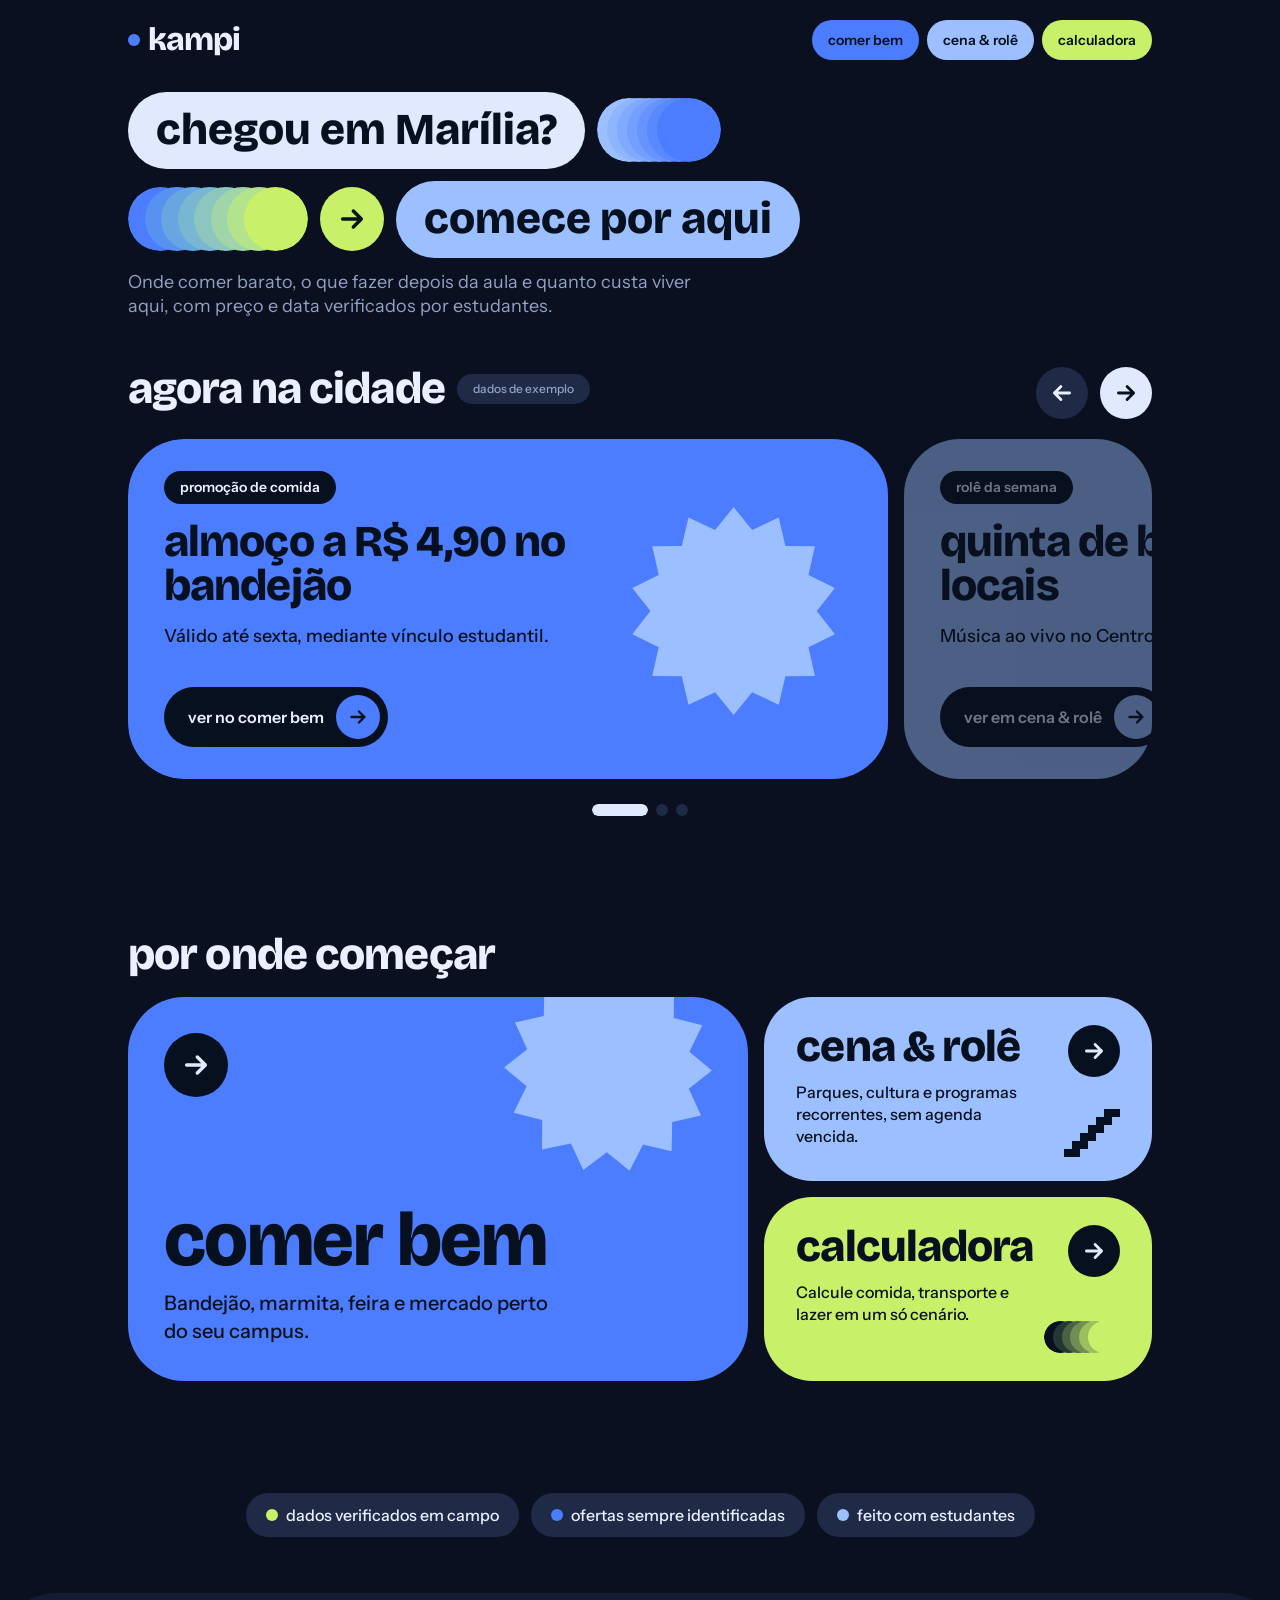
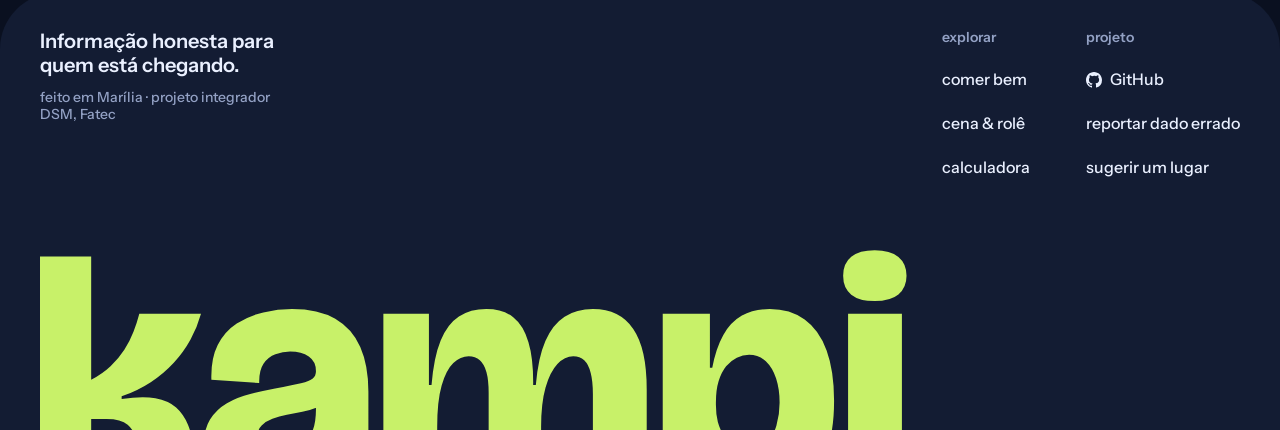
==== index.html @ d4638b99 "feat(paginas): adiciona CSS e guia de estrutura das páginas internas Cada integrante monta o HTML de" ====
<!DOCTYPE html>
<html lang="pt-BR">

<head>
    <meta charset="UTF-8">
    <meta name="viewport" content="width=device-width, initial-scale=1.0">
    <title>kampi · seu guia da cidade</title>

    <link rel="stylesheet" href="global.css">
    <link rel="stylesheet" href="components.css">
    <link rel="stylesheet" href="index.css">
    <script src="menu.js" defer></script>
    <script src="index.js" defer></script>
</head>

<body>
    <!-- ================================================================
         HEADER
         ================================================================ -->
    <header class="header">
        <a href="#" class="brand" aria-label="kampi — página inicial">
            <span class="brand__dot" aria-hidden="true"></span>
            <span class="brand__name">kampi</span>
        </a>

        <nav class="nav" aria-label="Navegação principal">
            <a href="#comer" class="pill pill--md nav__link link--food">comer bem</a>
            <a href="#cena" class="pill pill--md nav__link link--scene">cena &amp; rolê</a>
            <a href="#calc" class="pill pill--md nav__link link--calc">calculadora</a>
        </nav>

        <button type="button" class="pill pill--md menu-toggle"
            aria-expanded="false" aria-controls="menu"
            aria-label="Abrir menu de navegação">
            <span>menu</span>
            <span class="menu-toggle__icon" aria-hidden="true"></span>
        </button>
    </header>

    <!-- ================================================================
         MENU MOBILE
         ================================================================ -->
    <nav id="menu" class="menu" aria-label="Menu móvel">
        <div class="menu__top">
            <p class="menu__title">menu</p>
            <button type="button" class="round-btn menu__close" aria-label="Fechar menu">
                <svg viewBox="0 0 24 24" aria-hidden="true">
                    <path d="M18 6 6 18M6 6l12 12"></path>
                </svg>
            </button>
        </div>

        <ul>
            <li>
                <a href="#comer" class="pill menu__link link--food">
                    <span>comer bem</span>
                    <span class="round-btn" aria-hidden="true">
                        <svg viewBox="0 0 24 24"><path d="M5 12h14M13 6l6 6-6 6"></path></svg>
                    </span>
                </a>
            </li>
            <li>
                <a href="#cena" class="pill menu__link link--scene">
                    <span>cena &amp; rolê</span>
                    <span class="round-btn" aria-hidden="true">
                        <svg viewBox="0 0 24 24"><path d="M5 12h14M13 6l6 6-6 6"></path></svg>
                    </span>
                </a>
            </li>
            <li>
                <a href="#calc" class="pill menu__link link--calc">
                    <span>calculadora</span>
                    <span class="round-btn" aria-hidden="true">
                        <svg viewBox="0 0 24 24"><path d="M5 12h14M13 6l6 6-6 6"></path></svg>
                    </span>
                </a>
            </li>
        </ul>
    </nav>

    <main id="conteudo">
        <!-- ============================================================
             HERO
             ============================================================ -->
        <section class="hero">
            <h1 class="hero__headline">
                <!-- Linha 1: pill clara + strip sky (7 círculos) -->
                <span class="hero__row">
                    <span class="pill pill--lg title-pill--light">chegou em Marília?</span>
                    <span class="strip strip--sky" aria-hidden="true">
                        <span></span><span></span><span></span><span></span>
                        <span></span><span></span><span></span>
                    </span>
                </span>

                <!-- Linha 2: strip lime (8 círculos) + botão seta + pill azul -->
                <span class="hero__row">
                    <span class="strip strip--lime" aria-hidden="true">
                        <span></span><span></span><span></span><span></span>
                        <span></span><span></span><span></span><span></span>
                    </span>
                    <a href="#comer" class="round-btn" aria-label="Comece por aqui">
                        <svg viewBox="0 0 24 24" aria-hidden="true">
                            <path d="M5 12h14M13 6l6 6-6 6"></path>
                        </svg>
                    </a>
                    <span class="pill pill--lg title-pill--sky">comece por aqui</span>
                </span>
            </h1>

            <p class="hero__lead">
                Onde comer barato, o que fazer depois da aula e quanto custa viver aqui, com preço e data verificados por estudantes.
            </p>

            <!-- Degraus decorativos: 7×6, 12 quadrados -->
            <span class="stairs" aria-hidden="true">
                <span></span><span></span><span></span><span></span>
                <span></span><span></span><span></span><span></span>
                <span></span><span></span><span></span><span></span>
            </span>
        </section>

        <!-- ============================================================
             BANNER DESLIZANTE
             ============================================================ -->
        <section class="banner" aria-label="Destaques da cidade">
            <div class="banner__head">
                <div class="banner__title">
                    <h2 class="section-title">agora na cidade</h2>
                    <span class="pill tag" aria-hidden="true">dados de exemplo</span>
                </div>

                <div class="banner__controls">
                    <button type="button" class="round-btn round-btn--prev"
                        aria-label="Slide anterior" data-banner="prev">
                        <svg viewBox="0 0 24 24" aria-hidden="true">
                            <path d="M5 12h14M13 6l6 6-6 6"></path>
                        </svg>
                    </button>
                    <button type="button" class="round-btn"
                        aria-label="Próximo slide" data-banner="next">
                        <svg viewBox="0 0 24 24" aria-hidden="true">
                            <path d="M5 12h14M13 6l6 6-6 6"></path>
                        </svg>
                    </button>
                </div>
            </div>

            <div class="banner__viewport">
                <ul class="banner__slides" role="list">
                    <!-- Slide 1 — Comer bem -->
                    <li class="slide slide--food" data-active="true">
                        <div class="slide__body">
                            <span class="pill pill--ink">promoção de comida</span>
                            <h3 class="slide__title">almoço a R$ 4,90 no bandejão</h3>
                            <p class="slide__text">
                                Válido até sexta, mediante vínculo estudantil.
                            </p>
                        </div>
                        <a href="comer-bem/" class="pill pill--ink cta">
                            ver no comer bem
                            <span class="round-btn" aria-hidden="true">
                                <svg viewBox="0 0 24 24"><path d="M5 12h14M13 6l6 6-6 6"></path></svg>
                            </span>
                        </a>
                        <span class="burst" aria-hidden="true"></span>
                    </li>

                    <!-- Slide 2 — Cena & rolê -->
                    <li class="slide slide--scene">
                        <div class="slide__body">
                            <span class="pill pill--ink">rolê da semana</span>
                            <h3 class="slide__title">quinta de bandas locais</h3>
                            <p class="slide__text">
                                Música ao vivo no Centro, entrada franca.
                            </p>
                        </div>
                        <a href="cena-e-role/" class="pill pill--ink cta">
                            ver em cena &amp; rolê
                            <span class="round-btn" aria-hidden="true">
                                <svg viewBox="0 0 24 24"><path d="M5 12h14M13 6l6 6-6 6"></path></svg>
                            </span>
                        </a>
                        <span class="burst" aria-hidden="true"></span>
                        <span class="seal" aria-hidden="true">qui<br>19h</span>
                    </li>

                    <!-- Slide 3 — Mercado da semana -->
                    <li class="slide slide--market">
                        <div class="slide__body">
                            <span class="pill pill--ink">feira e mercado</span>
                            <h3 class="slide__title">onde comprar mais barato</h3>
                            <p class="slide__text">
                                Dia de feira e sacolão para economizar na semana.
                            </p>
                        </div>
                        <a href="calculadora/" class="pill pill--ink cta">
                            calcular gastos
                            <span class="round-btn" aria-hidden="true">
                                <svg viewBox="0 0 24 24"><path d="M5 12h14M13 6l6 6-6 6"></path></svg>
                            </span>
                        </a>
                    </li>
                </ul>
            </div>

            <ul class="banner__dots" role="tablist" aria-label="Indicadores de slide">
                <li>
                    <button type="button" class="banner__dot" role="tab"
                        aria-current="true" aria-label="Slide 1 de 3"
                        data-slide="0"></button>
                </li>
                <li>
                    <button type="button" class="banner__dot" role="tab"
                        aria-label="Slide 2 de 3"
                        data-slide="1"></button>
                </li>
                <li>
                    <button type="button" class="banner__dot" role="tab"
                        aria-label="Slide 3 de 3"
                        data-slide="2"></button>
                </li>
            </ul>
        </section>

        <!-- ============================================================
             PILARES (BENTO)
             ============================================================ -->
        <section class="pillars" id="comer">
            <h2 class="section-title">por onde começar</h2>

            <div class="bento">
                <!-- Bloco grande — Comer bem -->
                <a href="comer-bem/" class="block block--food block--main">
                    <span class="round-btn" aria-hidden="true">
                        <svg viewBox="0 0 24 24"><path d="M5 12h14M13 6l6 6-6 6"></path></svg>
                    </span>
                    <span class="burst" aria-hidden="true"></span>
                    <div class="block__text">
                        <h3 class="block__title">comer bem</h3>
                        <p class="block__desc">
                            Bandejão, marmita, feira e mercado perto do seu campus.
                        </p>
                    </div>
                </a>

                <!-- Coluna lateral: dois blocos menores -->
                <div class="bento__side">
                    <!-- Cena & rolê -->
                    <a href="cena-e-role/" class="block block--scene block--side" id="cena">
                        <div class="block__text">
                            <h3 class="block__title">cena &amp; rolê</h3>
                            <p class="block__desc">
                                Parques, cultura e programas recorrentes, sem agenda vencida.
                            </p>
                        </div>
                        <span class="round-btn" aria-hidden="true">
                            <svg viewBox="0 0 24 24"><path d="M5 12h14M13 6l6 6-6 6"></path></svg>
                        </span>
                        <!-- Degraus decorativos (cena & rolê): 7×6 -->
                        <span class="stairs" aria-hidden="true">
                            <span></span><span></span><span></span><span></span>
                            <span></span><span></span><span></span><span></span>
                            <span></span><span></span><span></span><span></span>
                        </span>
                    </a>

                    <!-- Calculadora -->
                    <a href="calculadora/" class="block block--calc block--side" id="calc">
                        <div class="block__text">
                            <h3 class="block__title">calculadora</h3>
                            <p class="block__desc">
                                Calcule comida, transporte e lazer em um só cenário.
                            </p>
                        </div>
                        <span class="round-btn" aria-hidden="true">
                            <svg viewBox="0 0 24 24"><path d="M5 12h14M13 6l6 6-6 6"></path></svg>
                        </span>
                        <!-- Strip olive: 6 círculos (ink → olivas → lime) -->
                        <span class="strip strip--olive" aria-hidden="true">
                            <span></span><span></span><span></span>
                            <span></span><span></span><span></span>
                        </span>
                    </a>
                </div>
            </div>
        </section>

        <!-- ============================================================
             CONFIANÇA
             ============================================================ -->
        <section class="trust" aria-label="Indicadores de confiança">
            <span class="pill pill--md">
                <span class="trust__dot" aria-hidden="true"></span>
                <span>dados verificados em campo</span>
            </span>
            <span class="pill pill--md">
                <span class="trust__dot" aria-hidden="true"></span>
                <span>ofertas sempre identificadas</span>
            </span>
            <span class="pill pill--md">
                <span class="trust__dot" aria-hidden="true"></span>
                <span>feito com estudantes</span>
            </span>
        </section>
    </main>

    <!-- ================================================================
         FOOTER
         ================================================================ -->
    <footer class="footer">
        <div class="footer__block">
            <div class="footer__top">
                <div class="footer__brand">
                    <p class="footer__tagline">Informação honesta para quem está chegando.</p>
                    <p class="footer__credit">
                        feito em Marília · projeto integrador DSM, Fatec
                    </p>
                </div>

                <nav class="footer__links" aria-label="Links do rodapé">
                    <div class="footer__col">
                        <h3 class="footer__heading">explorar</h3>
                        <ul>
                            <li><a href="comer-bem/" class="footer__link">comer bem</a></li>
                            <li><a href="cena-e-role/" class="footer__link">cena &amp; rolê</a></li>
                            <li><a href="calculadora/" class="footer__link">calculadora</a></li>
                        </ul>
                    </div>
                    <div class="footer__col">
                        <h3 class="footer__heading">projeto</h3>
                        <ul>
                            <li>
                                <a href="https://github.com/derick-rufino/pi-dsm"
                                    class="footer__link" target="_blank" rel="noopener noreferrer">
                                    <svg viewBox="0 0 16 16" aria-hidden="true">
                                        <path d="M8 0C3.58 0 0 3.58 0 8c0 3.54 2.29 6.53 5.47 7.59.4.07.55-.17.55-.38
                                        0-.19-.01-.82-.01-1.49-2.01.37-2.53-.49-2.69-.94-.09-.23-.48-.94-.82-1.13-.28-.15
                                        -.68-.52-.01-.53.63-.01 1.08.58 1.23.82.72 1.21 1.87.87 2.33.66.07-.52.28-.87
                                        .51-1.07-1.78-.2-3.64-.89-3.64-3.95 0-.87.31-1.59.82-2.15-.08-.2-.36-1.02.08-2.12
                                        0 0 .67-.21 2.2.82a7.64 7.64 0 0 1 2-.27c.68 0 1.36.09 2 .27 1.53-1.04 2.2-.82
                                        2.2-.82.44 1.1.16 1.92.08 2.12.51.56.82 1.27.82 2.15 0 3.07-1.87 3.75-3.65 3.95
                                        .29.25.54.73.54 1.48 0 1.07-.01 1.93-.01 2.2 0 .21.15.46.55.38A8.01 8.01 0 0 0
                                        16 8c0-4.42-3.58-8-8-8z"></path>
                                    </svg>
                                    GitHub
                                </a>
                            </li>
                            <li><a href="#" class="footer__link">reportar dado errado</a></li>
                            <li><a href="#" class="footer__link">sugerir um lugar</a></li>
                        </ul>
                    </div>
                </nav>
            </div>

            <!-- Wordmark gigante cortada -->
            <div class="footer__wordmark" aria-hidden="true">
                <span>kampi</span>
            </div>
        </div>
    </footer>
</body>

</html>
---- global.css ----
/* ==========================================================================
   Kampi · global.css
   Tokens de design derivados do Figma (kampi - design system).
   Tema único escuro. Sem modo claro.

   Regra de medida: todo valor de espaço, raio, layout e título é múltiplo
   de 4px (grade de 4pt). Texto corrido usa múltiplos de 2px.

   Estrutura
   1. Cor
   2. Tipografia
   3. Forma (raios) e espaço
   4. Movimento
   5. Layout responsivo (Desktop → Tablet → Mobile)
   6. Base

   Fontes: carregue Bricolage Grotesque (800) e Instrument Sans (400, 500, 600)
   no <head> ou via @import abaixo.
   ========================================================================== */

@import url("https://fonts.googleapis.com/css2?family=Bricolage+Grotesque:opsz,wght@12..96,800&family=Instrument+Sans:wght@400;500;600&display=swap");

:root {
    color-scheme: dark;

    /* ---------- 1. COR ---------------------------------------------------- */

    /* Superfícies: do fundo da página até o que fica mais elevado */
    --bg: #0a1020;
    /* fundo da página, header */
    --surface: #131c33;
    /* cards, footer, barra de filtros, menu mobile */
    --surface-raised: #1f2a47;
    /* pills, inputs, botões de controle, opções inativas */

    /* Texto sobre superfícies escuras */
    --text: #eaf0ff;
    /* principal */
    --text-muted: #93a1c4;
    /* secundário, descrições, labels */

    /* Tinta: texto e ícones sobre qualquer acento, e pills escuros (tags, selos) */
    --ink: #07101f;

    /* Claro: pill de título, botões de seta claros, slide ativo */
    --light: #e1e9ff;

    /* Acentos da marca */
    --blue: #4c7dff;
    --sky: #9cc0ff;
    --lime: #c8f169;
    /* ação principal: CTA, seleção, valores (R$) */

    /* Acento por seção do site */
    --section-food: var(--blue);
    /* comer bem */
    --section-scene: var(--sky);
    /* cena & rolê */
    --section-calc: var(--lime);
    /* calculadora */

    /* Decoração: círculos em degradê (strip de círculos). Passos discretos. */
    --ramp-sky-1: var(--sky);
    --ramp-sky-2: #8fb5ff;
    --ramp-sky-3: #81aaff;
    --ramp-sky-4: #749eff;
    --ramp-sky-5: #6793ff;
    --ramp-sky-6: #5988ff;
    --ramp-sky-7: var(--blue);

    --ramp-lime-1: var(--blue);
    --ramp-lime-2: #5892f1;
    --ramp-lime-3: #68a5e1;
    --ramp-lime-4: #79b6d1;
    --ramp-lime-5: #8cc6be;
    --ramp-lime-6: #9fd5a8;
    --ramp-lime-7: #b3e38d;
    --ramp-lime-8: var(--lime);

    --ramp-olive-1: #253732;
    /* card da calculadora (home) */
    --ramp-olive-2: #4a6143;
    --ramp-olive-3: #718e52;
    --ramp-olive-4: #9bbf5e;

    --ramp-mint-1: #b0e192;
    /* hero da calculadora */
    --ramp-mint-2: #99d0af;
    --ramp-mint-3: #82bec7;
    --ramp-mint-4: #6eabdc;
    --ramp-mint-5: #5b95ee;

    /* Foco de teclado */
    --focus-ring: 4px solid var(--lime);

    /* ---------- 2. TIPOGRAFIA --------------------------------------------- */

    --font-display: "Bricolage Grotesque", system-ui, sans-serif;
    /* ExtraBold 800 */
    --font-text: "Instrument Sans", system-ui, sans-serif;

    --weight-regular: 400;
    --weight-medium: 500;
    --weight-semibold: 600;
    --weight-display: 800;

    /* Texto corrido (fixo em todos os breakpoints). Múltiplos de 2. */
    --text-xs: 12px;
    /* legendas, selos */
    --text-sm: 14px;
    /* labels, descrições curtas */
    --text-md: 16px;
    /* corpo */
    --text-lg: 18px;
    --text-xl: 20px;
    /* destaque */

    /* Entrelinha e tracking */
    --leading-display: 1;
    /* títulos (alguns usam 0.95) */
    --leading-auto: 1.2;
    /* altura automática: pills de título, nav, labels */
    --leading-text: 1.375;
    /* parágrafos (135–140%) */
    --tracking-display: -0.02em;
    /* títulos e wordmark gigante */
    --tracking-brand: -0.03em;
    /* wordmark do header */
    --tracking-hero: -0.05em;
    /* só nos tamanhos maiores */

    /* ---------- 3. FORMA E ESPAÇO ----------------------------------------- */

    --radius-xs: 8px;
    /* indicadores de slide */
    --radius-sm: 16px;
    --radius-md: 32px;
    /* opções da calculadora */
    --radius-lg: 40px;
    --radius-xl: 48px;
    /* cards, perguntas */
    --radius-2xl: 56px;
    /* blocos, slides, viewport */
    --radius-pill: 999px;
    /* pills e botões */

    /* Espaço: --space-N = N x 4px */
    --space-1: 4px;
    --space-2: 8px;
    --space-3: 12px;
    --space-4: 16px;
    --space-5: 20px;
    --space-6: 24px;
    --space-7: 28px;
    --space-8: 32px;
    --space-9: 36px;
    --space-10: 40px;
    --space-12: 48px;
    --space-14: 56px;

    /* Controles redondos (botões de seta, pills de nav) */
    --control-sm: 44px;
    /* área de toque mínima */
    --control-md: 52px;
    --control-lg: 64px;
    --control-xl: 88px;

    /* Estados de interação (misturados à cor de fundo do elemento) */
    --state-hover: 12%;
    --state-press: 20%;
    --state-disabled: 0.4;

    /* ---------- 4. MOVIMENTO ---------------------------------------------- */

    --ease-out: ease-out;
    --ease-in-out: ease-in-out;

    --duration-step: 0.14s;
    /* degraus pixel, um a um */
    --duration-fast: 0.25s;
    /* clique em opção, hover de seta */
    --duration-base: 0.55s;
    /* botões de carrossel e ação */
    --duration-slow: 0.7s;
    /* burst, estados, scroll animado */
    --duration-enter: 1.1s;
    /* entrada do strip (delay 0.25s) */

    /* ---------- 5. LAYOUT (valores Desktop; Tablet e Mobile abaixo) -------- */

    --page-width: 1024px;
    /* largura máxima do conteúdo */
    --pill-max: 1024px;
    /* largura máxima da pill de título */
    --page-margin: 28px;
    --section-gap: 112px;
    --section-gap-sm: 56px;
    --card-pad: 28px;
    --card-text-max: 560px;
    --pill-pad-x: 36px;
    --footer-pad: 40px;

    --slide-width: 760px;
    --slide-height: 340px;
    --seal-size: 168px;
    --strip-sm: 76px;
    /* strip do card da calculadora */
    --strip-md: 168px;
    /* strip do título 1 do hero */
    --strip-lg: 248px;
    /* strip do título 2 do hero */
    --burst-sm: 208px;
    --burst-md: 252px;
    --burst-lg: 324px;
    --bento-height: 384px;
    --block-text-max: 400px;
    --block-desc-max: 232px;
    --wordmark-size: 332px;
    --wordmark-crop: 216px;

    /* Títulos (Bricolage Grotesque). Escala fluida entre mobile (390px) e desktop
     (1080px): clamp(mínimo, interpolação linear, máximo). Os extremos são
     múltiplos de 4; entre eles o tamanho acompanha a largura da tela. */
    --heading-display: clamp(64px, 64px + 48 * (100vw - 390px) / 690, 112px);
    /* total da calculadora */
    --heading-page: clamp(44px, 44px + 32 * (100vw - 390px) / 690, 76px);
    /* título do bloco principal */
    --heading-title: clamp(32px, 32px + 24 * (100vw - 390px) / 690, 56px);
    /* pills de título, slides */
    --heading-section: clamp(28px, 28px + 16 * (100vw - 390px) / 690, 44px);
    /* títulos de seção e blocos */
    --heading-card: clamp(24px, 24px + 8 * (100vw - 390px) / 690, 32px);
    /* nome do lugar, preço */
    --heading-sub: clamp(24px, 24px + 4 * (100vw - 390px) / 690, 28px);
    /* perguntas, itens de menu */
    --heading-brand: 36px;
    /* wordmark do header (fixo) */
}

/* Tablet (frame de 768) */
@media (max-width: 1079px) {
    :root {
        --pill-max: 668px;
        --page-margin: 24px;
        --section-gap: 80px;
        --section-gap-sm: 44px;
        --card-pad: 24px;
        --card-text-max: 360px;
        --pill-pad-x: 28px;
        --footer-pad: 32px;

        --slide-width: 560px;
        --slide-height: 360px;
        --seal-size: 140px;
        --wordmark-size: 260px;
        --wordmark-crop: 168px;
    }
}

/* Mobile (frame de 390) */
@media (max-width: 767px) {
    :root {
        --pill-max: 328px;
        --page-margin: 16px;
        --section-gap: 56px;
        --section-gap-sm: 32px;
        --card-pad: 20px;
        --card-text-max: 360px;
        --pill-pad-x: 20px;
        --footer-pad: 20px;

        --slide-width: 300px;
        --slide-height: 400px;
        --seal-size: 104px;
        --block-desc-max: 200px;
        --wordmark-size: 128px;
        --wordmark-crop: 84px;
    }
}

/* ---------- 6. BASE ----------------------------------------------------- */

*,
*::before,
*::after {
    box-sizing: border-box;
}

html {
    -webkit-text-size-adjust: 100%;
}

body {
    margin: 0;
    background: var(--bg);
    color: var(--text);
    font-family: var(--font-text);
    font-size: var(--text-md);
    font-weight: var(--weight-regular);
    line-height: var(--leading-text);
    -webkit-font-smoothing: antialiased;
}

h1,
h2,
h3,
h4,
h5,
h6 {
    margin: 0;
    font-family: var(--font-display);
    font-weight: var(--weight-display);
    line-height: var(--leading-display);
    letter-spacing: var(--tracking-display);
}

:focus-visible {
    outline: var(--focus-ring);
    outline-offset: 4px;
}

@media (prefers-reduced-motion: reduce) {
    :root {
        --duration-step: 0s;
        --duration-fast: 0s;
        --duration-base: 0s;
        --duration-slow: 0s;
        --duration-enter: 0s;
    }
}
---- components.css ----
/* ==========================================================================
   Kampi · components.css
   Peças compartilhadas por todas as páginas. Depende de global.css.
   Ordem de <link> em toda página: global.css → components.css → index.css

   1. Base (reset leve dos elementos nativos)
   2. Componentes comuns (pill, botão redondo, strip, degraus, burst, selo, tag)
   3. Header e menu mobile
   4. Footer
   5. Ícones, .sr-only e nav da página atual
   6. Hero das páginas internas
   7. Filtros
   8. Resultados (destaque e cards)
   9. Responsivo
   ========================================================================== */

@property --spread {
    syntax: "<number>";
    inherits: true;
    initial-value: 1;
}

:root {
    /* Cor da seção atual. Cada página interna troca no seu index.css. */
    --accent: var(--blue);

    /* Conteúdo centralizado até --page-width, nunca menos que a margem da página */
    --gutter: max(var(--page-margin), calc((100% - var(--page-width)) / 2));

    /* Estrela de 14 pontas (bursts), raio interno 80% */
    --star-14: polygon(50% 0%, 58.9% 11%, 71.7% 5%, 74.9% 18.7%, 89.1% 18.8%, 86% 32.6%, 98.7% 38.9%, 90% 50%, 98.7% 61.1%, 86% 67.4%, 89.1% 81.2%, 74.9% 81.3%, 71.7% 95%, 58.9% 89%, 50% 100%, 41.1% 89%, 28.3% 95%, 25.1% 81.3%, 10.9% 81.2%, 14% 67.4%, 1.3% 61.1%, 10% 50%, 1.3% 38.9%, 14% 32.6%, 10.9% 18.8%, 25.1% 18.7%, 28.3% 5%, 41.1% 11%);
}

/* --------------------------------------------------------------------------
   1. BASE
   -------------------------------------------------------------------------- */

a {
    color: inherit;
    text-decoration: none;
}

button {
    padding: 0;
    border: 0;
    background: none;
    color: inherit;
    font: inherit;
    cursor: pointer;
}

ul,
ol {
    margin: 0;
    padding: 0;
    list-style: none;
}

p {
    margin: 0;
}

svg {
    display: block;
    fill: none;
    stroke: currentColor;
    stroke-width: 2.6;
    stroke-linecap: round;
    stroke-linejoin: round;
}

/* --------------------------------------------------------------------------
   0. COMPONENTES COMUNS
   -------------------------------------------------------------------------- */

/* <a|button|span.round-btn> botão redondo com seta.
   Defina --control (tamanho), --btn-bg e --btn-fg no contexto. */
.round-btn {
    --dir: 1;
    display: inline-grid;
    flex: none;
    place-items: center;
    width: var(--control, var(--control-md));
    aspect-ratio: 1;
    border-radius: var(--radius-pill);
    --fill: var(--btn-bg, var(--ink));
    background: var(--fill);
    color: var(--btn-fg, var(--light));
    transition: background var(--duration-base) var(--ease-in-out),
        color var(--duration-base) var(--ease-in-out);
}

.round-btn :is(svg, .icon) {
    width: 50%;
    transition: translate var(--duration-fast) var(--ease-out);
}

.round-btn--prev {
    --dir: -1;
}

.round-btn--prev svg {
    scale: -1 1;
}

/* A seta anda 10% do botão quando ele (ou o card que o contém) recebe hover */
.round-btn:not(.menu__close):hover :is(svg, .icon),
:is(a, button):hover>.round-btn:not(.menu__close) :is(svg, .icon),
.cta:hover .round-btn svg {
    translate: calc(var(--control, var(--control-md)) * 0.1 * var(--dir)) 0;
}

/* <.pill> base de todas as pills. Tamanhos: --md (toque), --lg (título).
   Cores: defina --pill-bg e --pill-fg. */
.pill {
    --fill: var(--pill-bg, var(--surface-raised));
    display: inline-flex;
    align-items: center;
    gap: var(--space-2);
    padding: var(--space-2) var(--space-4);
    border-radius: var(--radius-pill);
    background: var(--fill);
    color: var(--pill-fg, var(--text));
    font-size: var(--text-sm);
    font-weight: var(--weight-medium);
    line-height: var(--leading-auto);
    transition: background var(--duration-fast) var(--ease-out);
}

.pill--md {
    min-height: var(--control-sm);
    padding-inline: var(--space-5);
    font-size: var(--text-md);
}

.pill--lg {
    max-width: var(--pill-max);
    padding: var(--space-4) var(--pill-pad-x);
    color: var(--pill-fg, var(--ink));
    font-family: var(--font-display);
    font-size: var(--heading-title);
    font-weight: var(--weight-display);
    letter-spacing: 0;
}

.pill--muted {
    --pill-fg: var(--text-muted);
}

.pill--ink {
    --pill-bg: var(--ink);
    --pill-fg: var(--text);
    --state-tint: var(--text);
    font-weight: var(--weight-semibold);
}

/* Estados (hover, press, disabled) para pills e botões que são link ou botão.
   Fundo claro escurece (tinta); fundo escuro clareia (--state-tint: texto). */
:is(a, button):is(.pill, .round-btn):hover {
    background: color-mix(in srgb, var(--fill), var(--state-tint, var(--ink)) var(--state-hover));
}

:is(a, button):is(.pill, .round-btn):active {
    background: color-mix(in srgb, var(--fill), var(--state-tint, var(--ink)) var(--state-press));
}

:is(a, button):is(.pill, .round-btn):is(:disabled, [aria-disabled="true"]) {
    opacity: var(--state-disabled);
    pointer-events: none;
}

/* <span.strip> círculos sobrepostos em degradê.
   Defina --n (quantidade), --circle (diâmetro) e a largura. Entrada: círculos
   abrem a partir da esquerda (Estado Início → Fim). */
.strip {
    --spread: 1;
    display: flex;
    flex: none;
    overflow: hidden;
    width: var(--strip-width);
    height: var(--circle);
    border-radius: var(--radius-pill);
    animation: strip-in var(--duration-enter) var(--ease-out) var(--duration-fast) backwards;
}

.strip>span {
    flex: none;
    width: var(--circle);
    aspect-ratio: 1;
    border-radius: 50%;
}

.strip>span+span {
    margin-inline-start: calc(var(--circle) * -1 + (100% - var(--circle)) / (var(--n) - 1) * var(--spread));
}

.strip--sky {
    --n: 7;
    --circle: var(--control-xl);
    --strip-width: var(--strip-md);
}

.strip--sky> :nth-child(1) {
    background: var(--ramp-sky-1);
}

.strip--sky> :nth-child(2) {
    background: var(--ramp-sky-2);
}

.strip--sky> :nth-child(3) {
    background: var(--ramp-sky-3);
}

.strip--sky> :nth-child(4) {
    background: var(--ramp-sky-4);
}

.strip--sky> :nth-child(5) {
    background: var(--ramp-sky-5);
}

.strip--sky> :nth-child(6) {
    background: var(--ramp-sky-6);
}

.strip--sky> :nth-child(7) {
    background: var(--ramp-sky-7);
}

.strip--lime {
    --n: 8;
    --circle: var(--control-xl);
    --strip-width: var(--strip-lg);
}

.strip--lime> :nth-child(1) {
    background: var(--ramp-lime-1);
}

.strip--lime> :nth-child(2) {
    background: var(--ramp-lime-2);
}

.strip--lime> :nth-child(3) {
    background: var(--ramp-lime-3);
}

.strip--lime> :nth-child(4) {
    background: var(--ramp-lime-4);
}

.strip--lime> :nth-child(5) {
    background: var(--ramp-lime-5);
}

.strip--lime> :nth-child(6) {
    background: var(--ramp-lime-6);
}

.strip--lime> :nth-child(7) {
    background: var(--ramp-lime-7);
}

.strip--lime> :nth-child(8) {
    background: var(--ramp-lime-8);
}

/* Card da calculadora: tinta → olivas → lima */
.strip--olive {
    --n: 6;
    --circle: var(--space-8);
    --strip-width: var(--strip-sm);
}

.strip--olive> :nth-child(1) {
    background: var(--ink);
}

.strip--olive> :nth-child(2) {
    background: var(--ramp-olive-1);
}

.strip--olive> :nth-child(3) {
    background: var(--ramp-olive-2);
}

.strip--olive> :nth-child(4) {
    background: var(--ramp-olive-3);
}

.strip--olive> :nth-child(5) {
    background: var(--ramp-olive-4);
}

.strip--olive> :nth-child(6) {
    background: var(--lime);
}

@keyframes strip-in {
    from {
        --spread: 0;
    }

    to {
        --spread: 1;
    }
}

/* <span.stairs> degraus de pixel. Cada quadrado entra um por vez no hover. */
.stairs {
    --unit: var(--space-4);
    --cols: 7;
    --rows: 6;
    display: grid;
    grid-template-columns: repeat(var(--cols), var(--unit));
    grid-template-rows: repeat(var(--rows), var(--unit));
    flex: none;
}

.stairs>span {
    grid-row: calc(var(--rows) - var(--r));
    grid-column: var(--c);
    background: var(--stairs-color, var(--lime));
}

.stairs> :nth-child(1) {
    --n: 0;
    --r: 0;
    --c: 1;
}

.stairs> :nth-child(2) {
    --n: 1;
    --r: 0;
    --c: 2;
}

.stairs> :nth-child(3) {
    --n: 2;
    --r: 1;
    --c: 2;
}

.stairs> :nth-child(4) {
    --n: 3;
    --r: 1;
    --c: 3;
}

.stairs> :nth-child(5) {
    --n: 4;
    --r: 2;
    --c: 3;
}

.stairs> :nth-child(6) {
    --n: 5;
    --r: 2;
    --c: 4;
}

.stairs> :nth-child(7) {
    --n: 6;
    --r: 3;
    --c: 4;
}

.stairs> :nth-child(8) {
    --n: 7;
    --r: 3;
    --c: 5;
}

.stairs> :nth-child(9) {
    --n: 8;
    --r: 4;
    --c: 5;
}

.stairs> :nth-child(10) {
    --n: 9;
    --r: 4;
    --c: 6;
}

.stairs> :nth-child(11) {
    --n: 10;
    --r: 5;
    --c: 6;
}

.stairs> :nth-child(12) {
    --n: 11;
    --r: 5;
    --c: 7;
}

/* <span.burst> estrela decorativa. Hover no card: gira 90° e sai de cena. */
.burst {
    --burst-size: var(--burst-sm);
    --burst-rotate: 0deg;
    position: absolute;
    width: var(--burst-size);
    aspect-ratio: 1;
    background: var(--burst-color, var(--sky));
    clip-path: var(--star-14);
    rotate: var(--burst-rotate);
    pointer-events: none;
    transition: rotate var(--duration-slow) var(--ease-in-out);
}

/* Contorno (stroke de 10 sobre 324): estrela menor por cima, cor do slide */
.burst--outline::after {
    content: "";
    position: absolute;
    inset: 0;
    background: color-mix(in srgb, var(--sky) 30%, var(--slide-bg));
    clip-path: var(--star-14);
    scale: 0.94;
}

/* <span.seal> selo redondo escuro com texto de destaque.
   Cor do texto: --seal-fg. Posição fica a cargo de cada página. */
.seal {
    display: grid;
    place-items: center;
    width: var(--seal-size);
    aspect-ratio: 1;
    border-radius: 50%;
    background: var(--ink);
    color: var(--seal-fg, var(--sky));
    font-family: var(--font-display);
    font-size: var(--heading-section);
    font-weight: var(--weight-display);
    line-height: 0.95;
    letter-spacing: var(--tracking-display);
    text-align: center;
}

.tag {
    --pill-bg: var(--surface-raised);
    --pill-fg: var(--text-muted);
    font-size: var(--text-xs);
    font-weight: var(--weight-medium);
}

/* --------------------------------------------------------------------------
   1. HEADER E MENU MOBILE
   -------------------------------------------------------------------------- */

/* <header.header> */
.header {
    position: sticky;
    top: 0;
    z-index: 10;
    display: flex;
    align-items: center;
    justify-content: space-between;
    padding: var(--space-5) var(--gutter) var(--space-3);
    background: var(--bg);
}

/* <a.brand> > <span.brand__dot> + <span.brand__name> */
.brand {
    display: flex;
    align-items: center;
    gap: var(--space-2);
}

.brand__dot {
    width: var(--space-3);
    aspect-ratio: 1;
    border-radius: 50%;
    background: var(--blue);
}

.brand__name {
    font-family: var(--font-display);
    font-size: var(--heading-card);
    font-weight: var(--weight-display);
    line-height: var(--leading-auto);
    letter-spacing: var(--tracking-brand);
    color: var(--text);
}

/* <nav.nav> > <a.nav__link> (cada link leva a cor da sua seção) */
.nav {
    display: flex;
    gap: var(--space-2);
}

.nav__link {
    --pill-bg: var(--link-bg);
    --pill-fg: var(--ink);
    font-weight: var(--weight-semibold);
    font-size: var(--text-sm);
    padding-inline: var(--space-4);
    min-height: calc(var(--control-sm) - var(--space-1));
}

.link--food,
.nav__link--food {
    --link-bg: var(--section-food);
}

.link--scene,
.nav__link--scene {
    --link-bg: var(--section-scene);
}

.link--calc,
.nav__link--calc {
    --link-bg: var(--section-calc);
}

/* <button.pill.pill--md.menu-toggle> (só no mobile) */
.menu-toggle {
    --pill-bg: var(--lime);
    --pill-fg: var(--ink);
    display: none;
    padding-inline-end: var(--space-4);
    font-weight: var(--weight-semibold);
}

/* <span.menu-toggle__icon> duas barras */
.menu-toggle__icon {
    display: grid;
    gap: var(--space-1);
    width: var(--space-5);
}

.menu-toggle__icon::before,
.menu-toggle__icon::after {
    content: "";
    justify-self: center;
    width: 70%;
    height: calc(var(--space-1) / 2);
    border-radius: var(--radius-pill);
    background: currentColor;
}

/* <nav.menu> painel que desce do topo */
.menu {
    position: fixed;
    inset: 0 0 auto;
    z-index: 20;
    display: none;
    flex-direction: column;
    gap: var(--space-3);
    padding: var(--space-6) var(--page-margin);
    border-radius: 0 0 var(--radius-lg) var(--radius-lg);
    background: var(--surface);
}

.menu[data-open] {
    display: flex;
    animation: menu-in var(--duration-fast) var(--ease-out);
    /* protótipo: 0.3s */
}

@keyframes menu-in {
    from {
        translate: 0 -100%;
        opacity: 0;
    }
}

.menu__top {
    display: flex;
    align-items: center;
    justify-content: space-between;
}

.menu__title {
    font-family: var(--font-display);
    font-size: var(--heading-card);
    font-weight: var(--weight-display);
    line-height: var(--leading-display);
    letter-spacing: var(--tracking-display);
    color: var(--text);
}

.menu__close {
    --control: var(--control-md);
    --btn-bg: var(--surface-raised);
    --btn-fg: var(--text);
    --state-tint: var(--text);
}

.menu__close:hover svg {
    translate: 0;
}

.menu__link {
    --pill-bg: var(--link-bg);
    --pill-fg: var(--ink);
    display: flex;
    justify-content: space-between;
    height: calc(var(--space-12) + var(--space-5));
    padding: 0 var(--space-3) 0 var(--space-7);
    font-size: var(--heading-sub);
    font-weight: var(--weight-semibold);
}

.menu__link .round-btn {
    --control: var(--space-12);
    --btn-bg: var(--ink);
    --btn-fg: var(--light);
    --state-tint: var(--text);
}

/* --------------------------------------------------------------------------
   6. FOOTER
   <footer.footer> > <div.footer__block> > .footer__top + .footer__wordmark
   -------------------------------------------------------------------------- */

.footer__block {
    display: flex;
    flex-direction: column;
    gap: var(--space-6);
    padding: var(--space-9) var(--footer-pad) 0;
    background: var(--surface);
    border-radius: var(--radius-2xl) var(--radius-2xl) 0 0;
}

.footer__top {
    display: flex;
    flex-wrap: wrap;
    align-items: flex-start;
    justify-content: space-between;
    gap: var(--space-7);
}

.footer__brand {
    display: flex;
    flex-direction: column;
    gap: var(--space-3);
    max-width: 15em;
}

.footer__tagline {
    color: var(--text);
    font-size: var(--text-xl);
    font-weight: var(--weight-semibold);
    line-height: var(--leading-auto);
}

.footer__credit {
    color: var(--text-muted);
    font-size: var(--text-sm);
    font-weight: var(--weight-medium);
    line-height: var(--leading-auto);
}

/* <nav.footer__links> > <div.footer__col> */
.footer__links {
    display: flex;
    flex-wrap: wrap;
    gap: var(--space-14);
}

.footer__col {
    display: flex;
    flex-direction: column;
    gap: var(--space-3);
}

.footer__heading {
    margin: 0;
    color: var(--text-muted);
    font-family: var(--font-text);
    font-size: var(--text-sm);
    font-weight: var(--weight-semibold);
    letter-spacing: 0;
    line-height: var(--leading-auto);
}

.footer__col ul {
    display: flex;
    flex-direction: column;
}

.footer__link {
    display: inline-flex;
    align-items: center;
    min-height: var(--control-sm);
    gap: var(--space-2);
    color: var(--text);
    font-size: var(--text-md);
    font-weight: var(--weight-medium);
    line-height: var(--leading-auto);
}

.footer__link svg {
    width: var(--space-4);
    fill: currentColor;
    stroke: none;
}

/* <div.footer__wordmark> mostra só o topo do "kampi" gigante */
.footer__wordmark {
    height: var(--wordmark-crop);
    overflow: hidden;
}

.footer__wordmark>span {
    display: block;
    margin-inline-start: -0.04em;
    /* alinhamento óptico do "k" com a margem */
    color: var(--wordmark-color, var(--lime));
    font-family: var(--font-display);
    font-size: var(--wordmark-size);
    font-weight: var(--weight-display);
    line-height: var(--leading-display);
    letter-spacing: var(--tracking-display);
}

/* --------------------------------------------------------------------------
   5. ÍCONES, ACESSIBILIDADE E NAV DA PÁGINA ATUAL
   -------------------------------------------------------------------------- */

/* <span.icon.icon--nome aria-hidden="true"> ícone do Figma (assets/icones).
   Herda a cor do texto (currentColor). Tamanho: --icon-size. */
.icon {
    display: inline-block;
    flex: none;
    width: var(--icon-size, 18px);
    aspect-ratio: 1;
    background: currentColor;
    -webkit-mask: center / contain no-repeat;
    mask: center / contain no-repeat;
}

.icon--arrow   { -webkit-mask-image: url("assets/icones/arrow.svg");   mask-image: url("assets/icones/arrow.svg"); }
.icon--bus     { -webkit-mask-image: url("assets/icones/bus.svg");     mask-image: url("assets/icones/bus.svg"); }
.icon--check   { -webkit-mask-image: url("assets/icones/check.svg");   mask-image: url("assets/icones/check.svg"); }
.icon--chevron { -webkit-mask-image: url("assets/icones/chevron.svg"); mask-image: url("assets/icones/chevron.svg"); }
.icon--clock   { -webkit-mask-image: url("assets/icones/clock.svg");   mask-image: url("assets/icones/clock.svg"); }
.icon--food    { -webkit-mask-image: url("assets/icones/food.svg");    mask-image: url("assets/icones/food.svg"); }
.icon--info    { -webkit-mask-image: url("assets/icones/info.svg");    mask-image: url("assets/icones/info.svg"); }
.icon--pin     { -webkit-mask-image: url("assets/icones/pin.svg");     mask-image: url("assets/icones/pin.svg"); }
.icon--plus    { -webkit-mask-image: url("assets/icones/plus.svg");    mask-image: url("assets/icones/plus.svg"); }
.icon--search  { -webkit-mask-image: url("assets/icones/search.svg");  mask-image: url("assets/icones/search.svg"); }
.icon--star    { -webkit-mask-image: url("assets/icones/star.svg");    mask-image: url("assets/icones/star.svg"); }

/* <.sr-only> texto só para leitor de tela (labels, contagem de resultados) */
.sr-only {
    position: absolute;
    width: 1px;
    height: 1px;
    overflow: hidden;
    clip-path: inset(50%);
    white-space: nowrap;
}

/* Nav nas páginas internas: o link com aria-current="page" fica na cor da
   seção; os outros ficam neutros. Na home (sem aria-current) nada muda. */
.nav:has([aria-current="page"]) .nav__link:not([aria-current="page"]) {
    --link-bg: var(--surface-raised);
    --pill-fg: var(--text);
    --state-tint: var(--text);
}

/* --------------------------------------------------------------------------
   6. HERO DAS PÁGINAS INTERNAS
   <section.page-hero> > <h1.page-hero__title> > <span.page-hero__row>
   Cada página define --accent (cor da seção) no seu index.css.
   -------------------------------------------------------------------------- */

.page-hero {
    --page-title: clamp(32px, 32px + 20 * (100vw - 390px) / 690, 52px);
    position: relative;
    z-index: 0;
    display: flex;
    flex-direction: column;
    gap: var(--space-4);
    padding: var(--space-6) var(--gutter) var(--space-10);
}

.page-hero__title {
    display: flex;
    flex-direction: column;
    gap: var(--space-3);
    font-weight: inherit;
}

.page-hero__row {
    display: flex;
    flex-wrap: wrap;
    align-items: center;
    gap: var(--space-3) var(--space-4);
}

.page-hero .pill--lg {
    padding: var(--space-3) var(--pill-pad-x);
    font-size: var(--page-title);
}

/* <span.pill.pill--lg.title-pill--*> pill de título (compartilhadas com a home) */
.title-pill--light {
    --pill-bg: var(--light);
}

.title-pill--sky {
    --pill-bg: var(--sky);
}

.title-pill--accent {
    --pill-bg: var(--accent);
}

/* Strip do hero: 7 círculos de 80px em 220px */
.page-hero .strip {
    --circle: calc(var(--space-10) * 2);
    --strip-width: 220px;
}

/* Variações de strip das páginas internas (mesma lógica de .strip--sky) */
.strip--blue,
.strip--mint {
    --n: 7;
}

.strip--blue> :nth-child(1) { background: var(--ramp-sky-7); }
.strip--blue> :nth-child(2) { background: var(--ramp-sky-6); }
.strip--blue> :nth-child(3) { background: var(--ramp-sky-5); }
.strip--blue> :nth-child(4) { background: var(--ramp-sky-4); }
.strip--blue> :nth-child(5) { background: var(--ramp-sky-3); }
.strip--blue> :nth-child(6) { background: var(--ramp-sky-2); }
.strip--blue> :nth-child(7) { background: var(--ramp-sky-1); }

.strip--mint> :nth-child(1) { background: var(--lime); }
.strip--mint> :nth-child(2) { background: var(--ramp-mint-1); }
.strip--mint> :nth-child(3) { background: var(--ramp-mint-2); }
.strip--mint> :nth-child(4) { background: var(--ramp-mint-3); }
.strip--mint> :nth-child(5) { background: var(--ramp-mint-4); }
.strip--mint> :nth-child(6) { background: var(--ramp-mint-5); }
.strip--mint> :nth-child(7) { background: var(--blue); }

/* <div.page-hero__info> subtítulo + destaque lado a lado */
.page-hero__info {
    display: flex;
    flex-wrap: wrap;
    align-items: center;
    gap: var(--space-4) var(--space-7);
}

.page-hero__lead {
    flex: 1 1 240px;
    max-width: 600px;
    color: var(--text-muted);
    font-size: var(--text-lg);
    line-height: var(--leading-text);
}

/* <div.stat> destaque "24+ opções" */
.stat {
    display: flex;
    align-items: center;
    gap: var(--space-3);
    padding: var(--space-2) var(--space-6) var(--space-2) var(--space-2);
    border-radius: var(--radius-pill);
    background: var(--surface);
}

.stat__value {
    display: grid;
    flex: none;
    place-items: center;
    width: var(--control-lg);
    aspect-ratio: 1;
    border-radius: 50%;
    background: var(--accent);
    color: var(--ink);
    font-family: var(--font-display);
    font-size: var(--text-xl);
    font-weight: var(--weight-display);
    line-height: var(--leading-display);
}

.stat__label {
    display: block;
    color: var(--text);
    font-size: var(--text-md);
    font-weight: var(--weight-semibold);
    line-height: var(--leading-auto);
}

.stat__desc {
    display: block;
    color: var(--text-muted);
    font-size: var(--text-sm);
    line-height: var(--leading-auto);
}

/* Decoração do hero: burst e degraus (posição definida no index.css da página) */
.page-hero>.burst {
    --burst-size: 120px;
    z-index: -1;
}

.page-hero:hover>.burst {
    rotate: calc(var(--burst-rotate) + 90deg);
}

.page-hero>.stairs {
    --unit: var(--space-3);
    --cols: 6;
    --rows: 5;
    --stairs-color: var(--accent);
    position: absolute;
}

/* Degraus aparecem um a um no hover do hero, como na home */
.page-hero>.stairs>span {
    opacity: 0;
    scale: 0;
    transition:
        opacity 0.15s var(--ease-out),
        scale 0.18s cubic-bezier(0.34, 1.3, 0.64, 1);
    transition-delay: calc((9 - var(--n)) * 25ms);
}

.page-hero:hover>.stairs>span {
    opacity: 1;
    scale: 1;
    transition-delay: calc(var(--n) * 32ms);
}

/* --------------------------------------------------------------------------
   7. FILTROS (comer bem, cena & rolê)
   <section.filters-section> > <form.filters role="search">
   -------------------------------------------------------------------------- */

.filters-section {
    padding: 0 var(--gutter) var(--space-5);
}

.filters {
    display: flex;
    flex-wrap: wrap;
    align-items: center;
    gap: var(--space-3);
    padding: var(--space-4);
    border-radius: var(--radius-pill);
    background: var(--surface);
}

/* <label.filters__search> > <span.icon.icon--search> + <input.filters__input> */
.filters__search {
    --icon-size: 20px;
    display: flex;
    flex: 1 1 240px;
    align-items: center;
    gap: var(--space-3);
    min-width: 0;
    min-height: var(--control-md);
    padding-inline: var(--space-5);
    border-radius: var(--radius-pill);
    background: var(--surface-raised);
    color: var(--text-muted);
}

.filters__input {
    flex: 1;
    min-width: 0;
    padding: 0;
    border: 0;
    background: none;
    color: var(--text);
    font: inherit;
    font-size: var(--text-md);
}

.filters__input::placeholder {
    color: var(--text-muted);
}

/* O foco aparece na pill inteira, não só no texto */
.filters__input:focus {
    outline: none;
}

.filters__search:focus-within {
    outline: var(--focus-ring);
    outline-offset: 2px;
}

/* <label.select> > <span.select__label> + <select.select__input> + <span.icon.icon--chevron> */
.select {
    position: relative;
    display: inline-flex;
    flex-direction: column;
    justify-content: center;
    min-height: var(--control-md);
    padding: var(--space-2) var(--space-12) var(--space-2) var(--space-5);
    border-radius: var(--radius-pill);
    background: var(--surface-raised);
}

.select__label {
    color: var(--text-muted);
    font-size: var(--text-xs);
    font-weight: var(--weight-medium);
    line-height: var(--leading-auto);
}

/* Aparência nativa removida; a seta é o .icon--chevron */
.select__input {
    appearance: none;
    padding: 0;
    border: 0;
    background: none;
    color: var(--text);
    font: inherit;
    font-size: var(--text-sm);
    font-weight: var(--weight-semibold);
    line-height: var(--leading-auto);
    cursor: pointer;
}

.select__input option {
    background: var(--surface);
    color: var(--text);
}

.select__input:focus {
    outline: none;
}

.select:focus-within {
    outline: var(--focus-ring);
    outline-offset: 2px;
}

.select>.icon {
    position: absolute;
    inset-inline-end: var(--space-4);
    inset-block-start: 50%;
    translate: 0 -50%;
    color: var(--text);
    pointer-events: none;
}

/* <button.pill.pill--md.filters__clear> */
.filters__clear {
    --pill-bg: var(--accent);
    --pill-fg: var(--ink);
    min-height: var(--control-md);
    padding-inline: var(--space-5);
    font-size: var(--text-sm);
    font-weight: var(--weight-semibold);
}

/* --------------------------------------------------------------------------
   8. RESULTADOS: destaque (.feature) + cards (.card)
   <section.results> > <article.feature> + <ul.results__grid> > <li> > <article.card>
   -------------------------------------------------------------------------- */

.results {
    display: flex;
    flex-direction: column;
    gap: var(--space-5);
    padding: 0 var(--gutter) var(--section-gap);
}

.results__grid {
    display: grid;
    grid-template-columns: repeat(auto-fit, minmax(min(300px, 100%), 1fr));
    gap: var(--space-4);
}

/* Estrutura comum ao card normal e ao destaque */
.card,
.feature {
    --card-title: clamp(28px, 28px + 8 * (100vw - 390px) / 690, 36px);
    position: relative;
    display: flex;
    flex-direction: column;
    align-items: flex-start;
    gap: var(--space-4);
    height: 100%;
    padding: var(--space-8) var(--space-8) var(--space-7);
    overflow: hidden;
    border-radius: var(--radius-xl);
    background: var(--surface);
    color: var(--text);
}

/* <div.card__top> categoria à esquerda, "verificado" à direita */
.card__top {
    display: flex;
    flex-wrap: wrap;
    align-items: center;
    justify-content: space-between;
    gap: var(--space-2);
    align-self: stretch;
}

/* <span.category> pill com bolinha */
.category {
    display: inline-flex;
    align-items: center;
    gap: var(--space-2);
    padding: var(--space-2) var(--space-4) var(--space-2) var(--space-3);
    border-radius: var(--radius-pill);
    background: var(--accent);
    color: var(--ink);
    font-size: var(--text-sm);
    font-weight: var(--weight-semibold);
    line-height: var(--leading-auto);
}

.category::before {
    content: "";
    width: var(--space-2);
    aspect-ratio: 1;
    border-radius: 50%;
    background: var(--category-dot, currentColor);
}

/* <span.verified> check verde + "verificado" */
.verified {
    display: inline-flex;
    align-items: center;
    gap: var(--space-2);
    padding: var(--space-1) var(--space-3) var(--space-1) var(--space-2);
    border-radius: var(--radius-pill);
    background: var(--surface-raised);
    color: var(--text);
    font-size: var(--text-sm);
    font-weight: var(--weight-semibold);
    line-height: var(--leading-auto);
}

.verified::before {
    content: "";
    width: var(--space-5);
    aspect-ratio: 1;
    border-radius: 50%;
    background: var(--lime) url("assets/icones/check.svg") center / 12px no-repeat;
}

.card__title {
    max-width: 440px;
    font-size: var(--card-title);
}

.card__desc {
    max-width: 440px;
    color: var(--text-muted);
    line-height: var(--leading-text);
}

/* <p.price> > <span.price__value> + <span.price__unit> */
.price {
    display: inline-flex;
    align-items: baseline;
    gap: var(--space-2);
    padding: var(--space-2) var(--space-5);
    border-radius: var(--radius-pill);
    background: var(--accent);
    color: var(--ink);
}

.price__value {
    font-family: var(--font-display);
    font-size: var(--heading-sub);
    font-weight: var(--weight-display);
    line-height: var(--leading-display);
}

.price__unit {
    font-size: var(--text-sm);
    font-weight: var(--weight-semibold);
}

/* <ul.meta> > <li> > <span.icon.icon--pin|clock> + texto */
.meta {
    display: flex;
    flex-direction: column;
    gap: var(--space-2);
}

.meta li {
    display: flex;
    align-items: center;
    gap: var(--space-3);
    font-weight: var(--weight-medium);
    line-height: var(--leading-auto);
}

.meta .icon {
    color: var(--accent);
}

/* <ul.chips> > <li.chip> etiquetas */
.chips {
    display: flex;
    flex-wrap: wrap;
    gap: var(--space-2);
}

.chip {
    padding: var(--space-2) var(--space-4);
    border-radius: var(--radius-pill);
    background: var(--surface-raised);
    color: var(--text);
    font-size: var(--text-sm);
    font-weight: var(--weight-medium);
    line-height: var(--leading-auto);
}

/* <div.card__footer> data de verificação + botão comparar */
.card__footer {
    display: flex;
    flex-wrap: wrap;
    align-items: center;
    justify-content: space-between;
    gap: var(--space-3);
    align-self: stretch;
    margin-top: auto;
}

.card__date {
    color: var(--text-muted);
    font-size: var(--text-sm);
}

/* <button.compare aria-pressed="false|true"> "comparar" / "adicionado" */
.compare {
    display: inline-flex;
    align-items: center;
    gap: var(--space-2);
    min-height: var(--control-sm);
    padding: var(--space-2) var(--space-4) var(--space-2) var(--space-2);
    border-radius: var(--radius-pill);
    background: var(--ink);
    color: var(--text);
    font-size: var(--text-sm);
    font-weight: var(--weight-semibold);
    transition: background var(--duration-fast) var(--ease-out);
}

.compare::before {
    content: "";
    width: var(--space-7);
    aspect-ratio: 1;
    border-radius: 50%;
    background: var(--accent) url("assets/icones/plus.svg") center / 14px no-repeat;
}

.compare[aria-pressed="true"]::before {
    background: var(--lime) url("assets/icones/check.svg") center / 14px no-repeat;
}

.compare:hover {
    background: color-mix(in srgb, var(--ink), var(--text) var(--state-hover));
}

/* <article.feature> card de destaque, na cor da seção.
   Texto e pills ficam escuros; burst + selo de preço à direita. */
.feature {
    --category-dot: var(--accent);
    border-radius: var(--radius-2xl);
    background: var(--accent);
    color: var(--ink);
}

.feature .card__title {
    max-width: var(--card-text-max);
    font-size: var(--heading-title);
}

.feature .card__desc {
    max-width: var(--card-text-max);
    color: var(--ink);
    font-weight: var(--weight-medium);
}

.feature :is(.category, .verified, .chip) {
    background: var(--ink);
    color: var(--text);
}

.feature :is(.meta .icon, .card__date) {
    color: var(--ink);
}

.feature>.burst {
    --burst-size: 250px;
    inset-inline-end: var(--space-12);
    inset-block-start: var(--space-9);
}

.feature:hover>.burst {
    rotate: calc(var(--burst-rotate) + 90deg);
}

/* <p.seal.feature__seal> preço centralizado sobre o burst */
.feature__seal {
    --seal-fg: var(--accent);
    position: absolute;
    inset-inline-end: calc(var(--space-12) + (250px - var(--seal-size)) / 2);
    inset-block-start: calc(var(--space-9) + (250px - var(--seal-size)) / 2);
    padding: var(--space-3);
    font-size: var(--heading-card);
}

/* Conteúdo sempre acima da decoração */
.feature> :not(.burst, .feature__seal) {
    position: relative;
    z-index: 1;
}

/* <div.empty> lista vazia ou erro de carregamento.
   Não está no Figma; é exigido em docs/05, seção 5.5. */
.empty {
    display: flex;
    flex-direction: column;
    align-items: flex-start;
    gap: var(--space-4);
    padding: var(--space-8);
    border-radius: var(--radius-xl);
    background: var(--surface);
    color: var(--text-muted);
}

/* --------------------------------------------------------------------------
   9. RESPONSIVO (mesmos breakpoints do global.css)
   -------------------------------------------------------------------------- */

/* Tablet: rodapé quebra em linhas; decoração do hero some */
@media (max-width: 1079px) {
    .footer__links {
        gap: var(--space-10);
    }

    .page-hero>:is(.burst, .stairs) {
        display: none;
    }

    .feature>.burst {
        inset-inline-end: var(--space-6);
    }

    .feature__seal {
        inset-inline-end: calc(var(--space-6) + (250px - var(--seal-size)) / 2);
    }

    .feature .card__title,
    .feature .card__desc {
        max-width: 50%;
    }
}

/* Mobile: nav vira menu; filtros quebram; selo do destaque entra no fluxo */
@media (max-width: 767px) {
    .nav {
        display: none;
    }

    .menu-toggle {
        display: inline-flex;
    }

    .footer__top {
        flex-direction: column;
    }

    .filters {
        border-radius: var(--radius-lg);
    }

    .card,
    .feature {
        padding: var(--card-pad);
    }

    .feature .card__title,
    .feature .card__desc {
        max-width: none;
    }

    .feature>.burst {
        display: none;
    }

    .feature__seal {
        position: static;
        order: -1;
        align-self: flex-end;
    }
}
---- index.css ----
/* ==========================================================================
   Kampi · index.css (home)
   Depende de global.css e components.css. Só usa tokens; valores locais ficam
   em custom properties no início de cada bloco e seguem a grade de 4px.

   Ordem do arquivo = ordem da página
   0. Ajustes da home sobre componentes comuns (degraus, burst)
   2. Hero
   3. Banner deslizante
   4. Pilares (bento)
   5. Confiança
   7. Responsivo

   Header, menu, footer e componentes comuns estão em components.css.
   Cada seção indica o elemento no formato <tag.classe>.
   ========================================================================== */

html {
    scroll-behavior: smooth;
    /* navegação entre seções: 0.7s ease-in-out no protótipo */
}

/* Degraus da escada do hero: invisíveis por padrão (sem nenhum degrau visível quando idle) */
.hero > .stairs > span {
    opacity: 0;
    scale: 0;
    transform-origin: center center;
    transition:
        opacity 0.15s var(--ease-out),
        scale 0.18s cubic-bezier(0.34, 1.3, 0.64, 1);
    transition-delay: calc((11 - var(--n)) * 25ms);
}

/* Hover no hero: degraus animam subindo de 0 a 11. Ao sair do hover, revertem suavemente de onde pararam descendo até sumir */
.hero:hover > .stairs > span {
    opacity: 1;
    scale: 1;
    transition-delay: calc(var(--n) * 32ms);
}

:is(.block, .slide):hover>.burst {
    rotate: calc(var(--burst-rotate) + 90deg);
}


/* --------------------------------------------------------------------------
   2. HERO
   <section.hero> > <h1.hero__headline> > <span.hero__row>
   -------------------------------------------------------------------------- */

.hero {
    position: relative;
    display: flex;
    flex-direction: column;
    gap: var(--space-3);
    padding: var(--space-5) var(--gutter) var(--space-12);
}

.hero__headline {
    display: flex;
    flex-direction: column;
    gap: var(--space-3);
    margin: 0;
    font-weight: inherit;
}

.hero__row {
    display: flex;
    align-items: center;
    gap: var(--space-3);
}

.hero .pill--lg {
    padding: var(--space-3) var(--space-7);
    font-size: var(--heading-section);
}

.hero .strip--sky {
    --circle: var(--control-lg);
    --strip-width: 124px;
}

.hero .strip--lime {
    --circle: var(--control-lg);
    --strip-width: 180px;
}

.hero .round-btn {
    --control: var(--control-lg);
    --btn-bg: var(--lime);
    --btn-fg: var(--ink);
}

/* <p.hero__lead> */
.hero__lead {
    max-width: 32em;
    color: var(--text-muted);
    font-size: var(--text-lg);
    line-height: var(--leading-text);
}

/* <span.stairs> do hero: 7 colunas x 6 linhas */
.hero>.stairs {
    --unit: var(--space-3);
    position: absolute;
    inset-inline-end: calc(var(--gutter) + var(--space-10));
    inset-block-end: var(--space-2);
}

/* --------------------------------------------------------------------------
   3. BANNER DESLIZANTE
   <section.banner> > .banner__head, .banner__viewport, .banner__dots
   -------------------------------------------------------------------------- */

.banner {
    --slide-index: 0;
    /* atualizado por JS; autoplay a cada 5s */
    display: flex;
    flex-direction: column;
    gap: var(--space-5);
    padding: 0 var(--gutter) var(--section-gap);
}

.banner__head {
    display: flex;
    align-items: flex-start;
    justify-content: space-between;
}

/* <div.banner__title> título + aviso */
.banner__title {
    display: flex;
    align-items: center;
    gap: var(--space-3);
}


.section-title {
    margin: 0;
    color: var(--text);
    font-family: var(--font-display);
    font-size: var(--heading-section);
    font-weight: var(--weight-display);
    line-height: var(--leading-display);
    letter-spacing: var(--tracking-display);
}

/* <div.banner__controls> */
.banner__controls {
    display: flex;
    gap: var(--space-3);
}

.banner__controls .round-btn {
    --control: var(--control-md);
    --btn-bg: var(--light);
    --btn-fg: var(--ink);
}

.banner__controls .round-btn--prev {
    --btn-bg: var(--surface-raised);
    --btn-fg: var(--text);
    --state-tint: var(--text);
}

/* <div.banner__viewport> recorta os slides */
.banner__viewport {
    overflow: hidden;
    border-radius: var(--radius-2xl);
}

.banner__slides {
    display: flex;
    gap: var(--space-4);
    translate: calc(var(--slide-index) * -1 * (var(--slide-width) + var(--space-4))) 0;
    transition: translate var(--duration-base) var(--ease-in-out);
}

.banner__slides--no-transition,
.banner__slides--no-transition .slide {
    transition: none !important;
}

/* <li.slide> */
.slide {
    --slide-pad-x: var(--space-9);
    --slide-pad-y: var(--space-8);
    --burst-size: var(--burst-lg);
    position: relative;
    display: flex;
    flex: none;
    flex-direction: column;
    justify-content: space-between;
    width: var(--slide-width);
    height: var(--slide-height);
    padding: var(--slide-pad-y) var(--slide-pad-x);
    overflow: hidden;
    border-radius: var(--radius-2xl);
    background: var(--slide-bg);
    color: var(--ink);
    opacity: 0.45;
    transition: opacity var(--duration-base) var(--ease-in-out);
}

.slide[data-active="true"] {
    opacity: 1;
}

.slide:not([data-active="true"]):hover {
    opacity: 0.75;
    cursor: pointer;
}

.slide--food {
    --slide-bg: var(--section-food);
}

.slide--scene {
    --slide-bg: var(--section-scene);
}

.slide--market {
    --slide-bg: var(--lime);
}

/* <div.slide__body> pill + título + texto */
.slide__body {
    display: flex;
    flex-direction: column;
    align-items: flex-start;
    gap: var(--space-4);
    max-width: calc(100% * 2 / 3);
}

.slide__title {
    margin: 0;
    font-family: var(--font-display);
    font-size: var(--heading-section);
    font-weight: var(--weight-display);
    line-height: var(--leading-display);
    letter-spacing: var(--tracking-display);
}

.slide__text {
    font-size: var(--text-lg);
    font-weight: var(--weight-medium);
    line-height: var(--leading-text);
}

/* <a.pill.pill--ink.cta> botão escuro com seta na cor do slide */
.cta {
    position: relative;
    z-index: 1;
    align-self: flex-start;
    gap: var(--space-3);
    padding: var(--space-2) var(--space-2) var(--space-2) var(--space-6);
    font-size: var(--text-md);
}

.cta .round-btn {
    --control: var(--control-sm);
    --btn-bg: var(--slide-bg);
    --btn-fg: var(--ink);
}

/* Bursts e selo dos slides (posição em % do slide) */
.slide>.burst {
    inset-inline-start: 66%;
    inset-block-start: 20%;
    --burst-color: var(--sky);
}

.slide--scene>.burst {
    --burst-size: var(--burst-md);
    --burst-color: var(--blue);
    --burst-rotate: 10deg;
    inset-inline-start: 68%;
    inset-block-start: 0;
}

/* <span.seal> selo "qui 19h" (visual em components.css) */
.seal {
    position: absolute;
    inset-inline-start: 74%;
    inset-block-start: 26%;
}

/* <ul.banner__dots> indicadores: o ativo estica e vira barra */
.banner__dots {
    display: flex;
    align-items: center;
    align-self: center;
    gap: var(--space-2);
}

.banner__dot {
    position: relative;
    width: var(--space-3);
    height: var(--space-3);
    border-radius: var(--radius-pill);
    background: var(--surface-raised);
    overflow: hidden;
    cursor: pointer;
    transition: width var(--duration-base) var(--ease-in-out),
        background var(--duration-base) var(--ease-in-out);
}

.banner__dot::before {
    content: "";
    position: absolute;
    inset-block: calc((var(--space-3) - var(--control-sm)) / 2);
    inset-inline: calc(var(--space-1) * -1);
}

.banner__dot[aria-current="true"] {
    width: var(--space-14);
    background: var(--surface-raised);
}

.banner__dot[aria-current="true"]::after {
    content: "";
    position: absolute;
    inset: 0;
    border-radius: inherit;
    background: var(--light);
    width: 0%;
    animation: dot-progress var(--slide-duration, 5000ms) linear forwards;
}

.banner:hover .banner__dot[aria-current="true"]::after {
    animation-play-state: paused;
}

@keyframes dot-progress {
    from {
        width: 0%;
    }

    to {
        width: 100%;
    }
}

/* --------------------------------------------------------------------------
   4. PILARES (BENTO)
   <section.pillars> > <h2.section-title> + <div.bento>
   -------------------------------------------------------------------------- */

.pillars {
    display: flex;
    flex-direction: column;
    gap: var(--space-5);
    padding: 0 var(--gutter) var(--section-gap);
}

.bento {
    display: grid;
    grid-template-columns: 8fr 5fr;
    gap: var(--space-4);
    min-height: var(--bento-height);
}

/* <div.bento__side> coluna dos dois blocos menores */
.bento__side {
    display: grid;
    grid-template-rows: 1fr 1fr;
    gap: var(--space-4);
}

/* <a.block> */
.block {
    position: relative;
    display: flex;
    flex-direction: column;
    padding: var(--space-9);
    overflow: hidden;
    border-radius: var(--radius-2xl);
    background: var(--block-bg);
    color: var(--ink);
}

.block--food {
    --block-bg: var(--section-food);
}

.block--scene {
    --block-bg: var(--section-scene);
    --stairs-color: var(--ink);
}

.block--calc {
    --block-bg: var(--section-calc);
}

.block .round-btn {
    --btn-bg: var(--ink);
    --btn-fg: var(--light);
    --state-tint: var(--text);
}

/* <a.block--main> bloco grande (comer bem) */
.block--main {
    justify-content: space-between;
}

.block--main .round-btn {
    --control: var(--control-lg);
}

.block--main>.burst {
    inset-block-start: calc(var(--space-8) * -1);
    inset-inline-end: var(--space-9);
    --burst-rotate: -12deg;
    --burst-color: var(--sky);
}

.block__text {
    display: flex;
    flex-direction: column;
    gap: var(--space-3);
    max-width: var(--block-text-max);
}

.block__title {
    margin: 0;
    font-family: var(--font-display);
    font-size: var(--heading-section);
    font-weight: var(--weight-display);
    line-height: var(--leading-display);
    letter-spacing: var(--tracking-display);
}

.block--main .block__title {
    font-size: var(--heading-page);
}

.block__desc {
    font-size: var(--text-md);
    font-weight: var(--weight-medium);
    line-height: var(--leading-text);
    max-width: var(--block-desc-max);
}

.block--main .block__desc {
    max-width: none;
    font-size: var(--text-xl);
}

/* <a.block--side> blocos cena & rolê e calculadora */
.block--side {
    gap: var(--space-6);
    padding: var(--space-7) var(--space-8);
    border-radius: var(--radius-xl);
}

.block--side .block__title {
    padding-inline-end: calc(var(--control-md) + var(--space-2));
    /* não encosta no botão */
}

.block--side .round-btn {
    --control: var(--control-md);
    position: absolute;
    inset-block-start: var(--space-7);
    inset-inline-end: var(--space-8);
}

.block--scene > .stairs {
    --unit: var(--space-2);
    --stairs-color: var(--ink);
    position: absolute;
    inset-inline-end: var(--space-8);
    inset-block-end: var(--space-6);
}

.block--calc>.strip {
    position: absolute;
    inset-inline-end: var(--space-8);
    inset-block-end: var(--space-7);
}

/* --------------------------------------------------------------------------
   5. CONFIANÇA
   <section.trust> > <ul> > <li.pill.pill--md> > <span.trust__dot> + <span>
   -------------------------------------------------------------------------- */

.trust {
    display: flex;
    flex-wrap: wrap;
    justify-content: center;
    gap: var(--space-3);
    padding: 0 var(--gutter) var(--section-gap-sm);
}

.trust__dot {
    width: var(--space-3);
    aspect-ratio: 1;
    border-radius: 50%;
    background: var(--dot, var(--lime));
}

.trust .pill:nth-child(1) {
    --dot: var(--lime);
}

.trust .pill:nth-child(2) {
    --dot: var(--blue);
}

.trust .pill:nth-child(3) {
    --dot: var(--sky);
}

/* --------------------------------------------------------------------------
   7. RESPONSIVO (mesmos breakpoints do global.css)
   -------------------------------------------------------------------------- */

/* Tablet: sem degraus no hero; bento 5fr/4fr; slides e selo reposicionados */
@media (max-width: 1079px) {
    .hero>.stairs {
        display: none;
    }

    .bento {
        grid-template-columns: 5fr 4fr;
    }

    .slide>.burst {
        inset-inline-start: 77%;
    }

    .seal {
        inset-inline-start: 73%;
        inset-block-start: 17%;
    }

    .slide__text {
        font-size: var(--text-md);
    }
}

/* Mobile: hero enxuto; bento em coluna única; slides altos */
@media (max-width: 767px) {
    .hero__row:first-child>.strip,
    .title-pill--sky,
    .hero__lead {
        display: none;
    }

    .banner__title .tag,
    .banner__controls .round-btn--prev {
        display: none;
    }

    .slide {
        --slide-pad-x: var(--space-5);
        --slide-pad-y: var(--space-6);
    }

    .slide__body {
        max-width: none;
    }

    .slide>.burst,
    .seal {
        display: none;
    }

    .bento {
        grid-template-columns: 1fr;
    }

    .block--side {
        min-height: calc(var(--bento-height) / 2 - var(--space-2));
    }

    .block--main {
        min-height: var(--bento-height);
    }
}

/* Movimento reduzido: sem scroll suave nem animação de entrada */
@media (prefers-reduced-motion: reduce) {
    html {
        scroll-behavior: auto;
    }
}
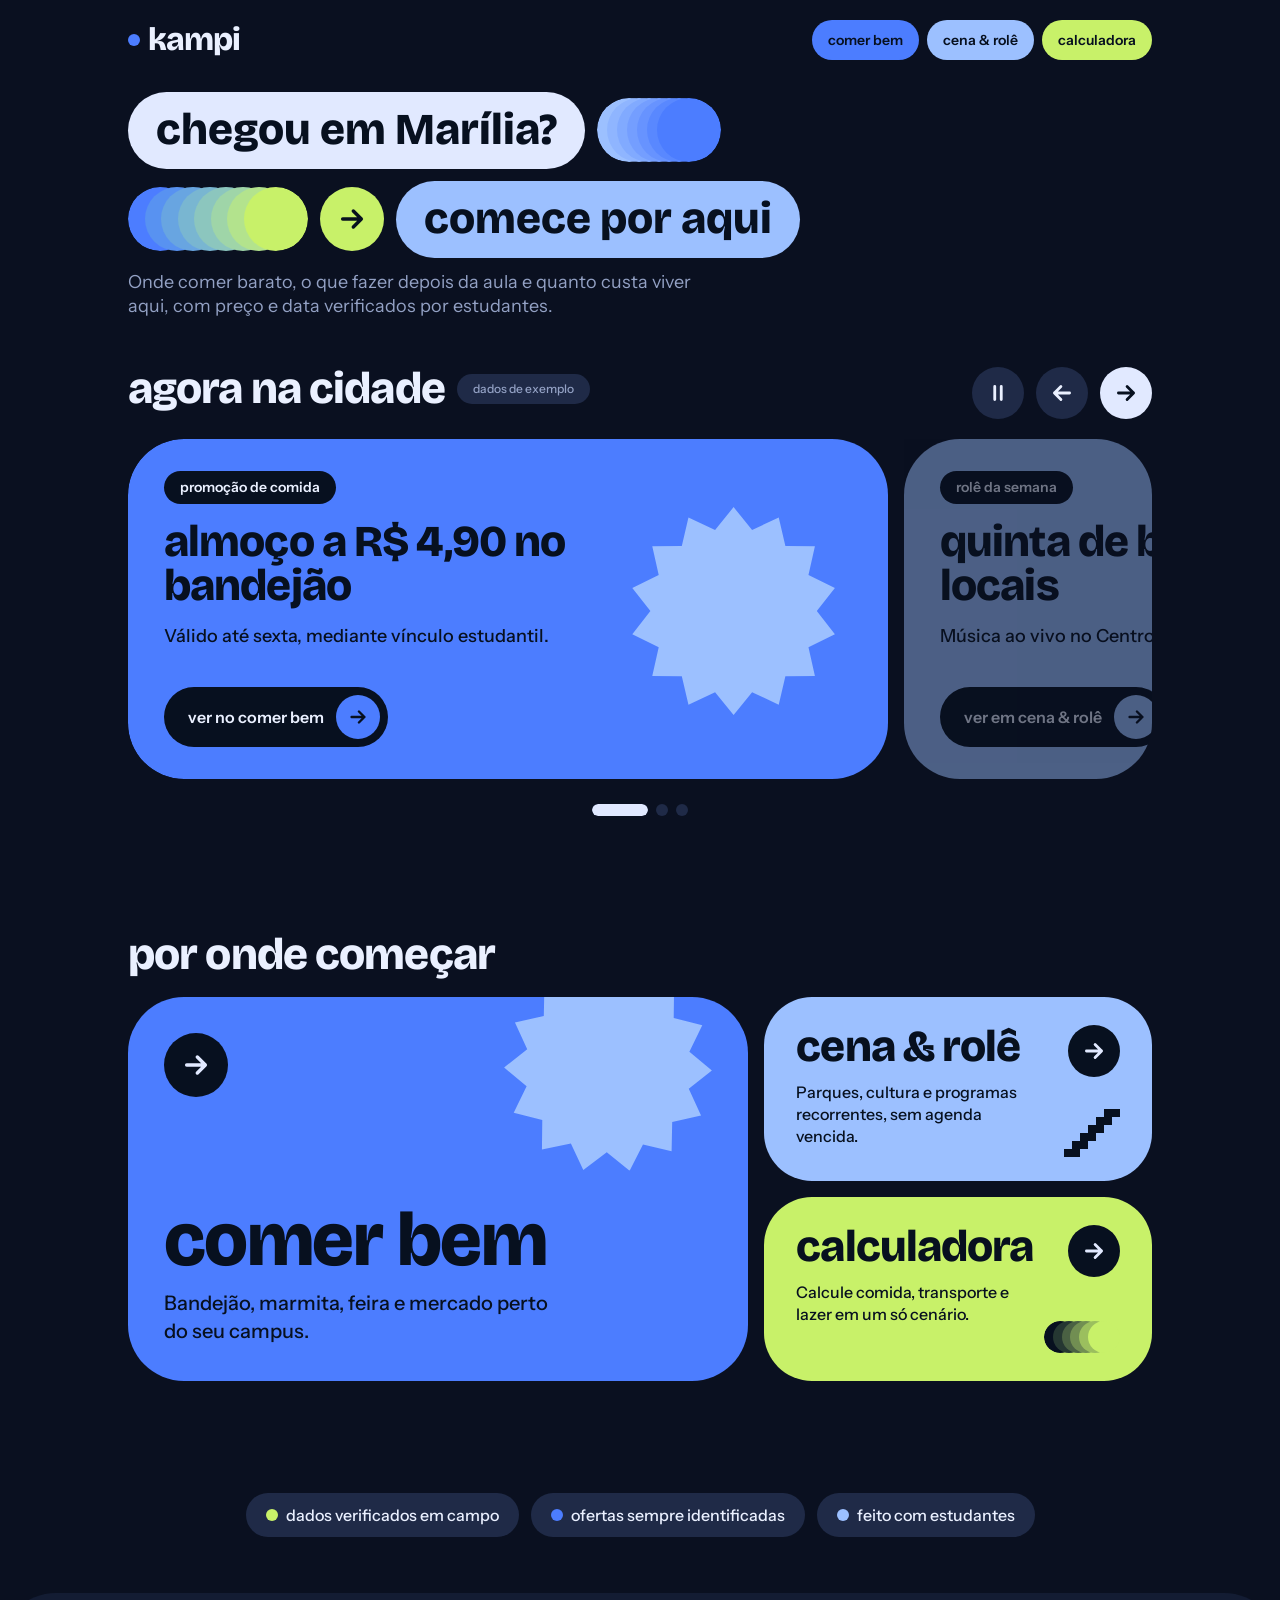
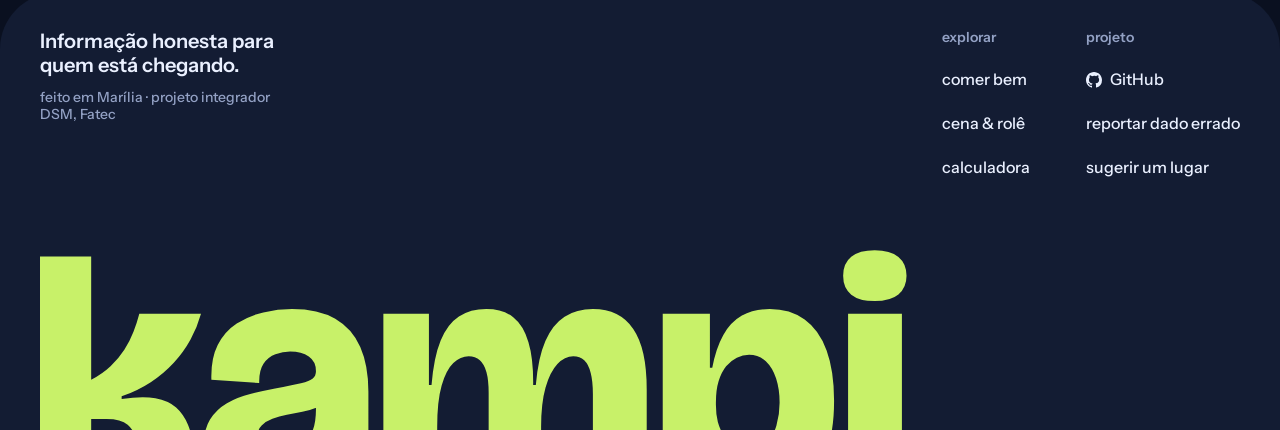
==== commit 6b121f5c: "feat(home): botão para pausar e retomar o carrossel WCAG 2.2.2 pede um controle visível para conteúd" ====
--- a/index.html
+++ b/index.html
@@ -14,19 +14,21 @@
 </head>
 
 <body>
+    <a href="#conteudo" class="pill pill--md pular">Pular para o conteúdo</a>
+
     <!-- ================================================================
          HEADER
          ================================================================ -->
     <header class="header">
-        <a href="#" class="brand" aria-label="kampi — página inicial">
+        <a href="./" class="brand" aria-label="kampi — página inicial">
             <span class="brand__dot" aria-hidden="true"></span>
             <span class="brand__name">kampi</span>
         </a>
 
         <nav class="nav" aria-label="Navegação principal">
-            <a href="#comer" class="pill pill--md nav__link link--food">comer bem</a>
-            <a href="#cena" class="pill pill--md nav__link link--scene">cena &amp; rolê</a>
-            <a href="#calc" class="pill pill--md nav__link link--calc">calculadora</a>
+            <a href="comer-bem/" class="pill pill--md nav__link link--food">comer bem</a>
+            <a href="cena-e-role/" class="pill pill--md nav__link link--scene">cena &amp; rolê</a>
+            <a href="calculadora/" class="pill pill--md nav__link link--calc">calculadora</a>
         </nav>
 
         <button type="button" class="pill pill--md menu-toggle"
@@ -52,7 +54,7 @@
 
         <ul>
             <li>
-                <a href="#comer" class="pill menu__link link--food">
+                <a href="comer-bem/" class="pill menu__link link--food">
                     <span>comer bem</span>
                     <span class="round-btn" aria-hidden="true">
                         <svg viewBox="0 0 24 24"><path d="M5 12h14M13 6l6 6-6 6"></path></svg>
@@ -60,7 +62,7 @@
                 </a>
             </li>
             <li>
-                <a href="#cena" class="pill menu__link link--scene">
+                <a href="cena-e-role/" class="pill menu__link link--scene">
                     <span>cena &amp; rolê</span>
                     <span class="round-btn" aria-hidden="true">
                         <svg viewBox="0 0 24 24"><path d="M5 12h14M13 6l6 6-6 6"></path></svg>
@@ -68,7 +70,7 @@
                 </a>
             </li>
             <li>
-                <a href="#calc" class="pill menu__link link--calc">
+                <a href="calculadora/" class="pill menu__link link--calc">
                     <span>calculadora</span>
                     <span class="round-btn" aria-hidden="true">
                         <svg viewBox="0 0 24 24"><path d="M5 12h14M13 6l6 6-6 6"></path></svg>
@@ -78,7 +80,7 @@
         </ul>
     </nav>
 
-    <main id="conteudo">
+    <main id="conteudo" tabindex="-1">
         <!-- ============================================================
              HERO
              ============================================================ -->
@@ -127,10 +129,21 @@
             <div class="banner__head">
                 <div class="banner__title">
                     <h2 class="section-title">agora na cidade</h2>
-                    <span class="pill tag" aria-hidden="true">dados de exemplo</span>
+                    <span class="pill tag">dados de exemplo</span>
                 </div>
 
                 <div class="banner__controls">
+                    <!-- Pausar/retomar a troca automática (WCAG 2.2.2). O JS
+                         troca o aria-label e o ícone; some com movimento reduzido. -->
+                    <button type="button" class="round-btn round-btn--pause"
+                        aria-label="Pausar carrossel" data-banner="pause">
+                        <svg viewBox="0 0 24 24" aria-hidden="true" data-icon="pause">
+                            <path d="M9 6v12M15 6v12"></path>
+                        </svg>
+                        <svg viewBox="0 0 24 24" aria-hidden="true" data-icon="play" hidden>
+                            <path d="M8 5.5v13l10-6.5z"></path>
+                        </svg>
+                    </button>
                     <button type="button" class="round-btn round-btn--prev"
                         aria-label="Slide anterior" data-banner="prev">
                         <svg viewBox="0 0 24 24" aria-hidden="true">
@@ -204,19 +217,19 @@
                 </ul>
             </div>
 
-            <ul class="banner__dots" role="tablist" aria-label="Indicadores de slide">
+            <ul class="banner__dots" aria-label="Indicadores de slide">
                 <li>
-                    <button type="button" class="banner__dot" role="tab"
+                    <button type="button" class="banner__dot"
                         aria-current="true" aria-label="Slide 1 de 3"
                         data-slide="0"></button>
                 </li>
                 <li>
-                    <button type="button" class="banner__dot" role="tab"
+                    <button type="button" class="banner__dot"
                         aria-label="Slide 2 de 3"
                         data-slide="1"></button>
                 </li>
                 <li>
-                    <button type="button" class="banner__dot" role="tab"
+                    <button type="button" class="banner__dot"
                         aria-label="Slide 3 de 3"
                         data-slide="2"></button>
                 </li>
@@ -320,7 +333,7 @@
 
                 <nav class="footer__links" aria-label="Links do rodapé">
                     <div class="footer__col">
-                        <h3 class="footer__heading">explorar</h3>
+                        <h2 class="footer__heading">explorar</h2>
                         <ul>
                             <li><a href="comer-bem/" class="footer__link">comer bem</a></li>
                             <li><a href="cena-e-role/" class="footer__link">cena &amp; rolê</a></li>
@@ -328,7 +341,7 @@
                         </ul>
                     </div>
                     <div class="footer__col">
-                        <h3 class="footer__heading">projeto</h3>
+                        <h2 class="footer__heading">projeto</h2>
                         <ul>
                             <li>
                                 <a href="https://github.com/derick-rufino/pi-dsm"
--- a/global.css
+++ b/global.css
@@ -288,6 +288,11 @@
 
 html {
     -webkit-text-size-adjust: 100%;
+    /* O header é sticky: sem isto, âncoras (#comer, #conteudo) e o foco do
+       Tab param embaixo dele (WCAG 2.4.11, docs/07). Altura do header =
+       padding (space-5 + space-3, ver .header) + controle mais alto
+       (control-sm, o botão de menu no mobile); space-4 é a folga. */
+    scroll-padding-top: calc(var(--space-5) + var(--space-3) + var(--control-sm) + var(--space-4));
 }
 
 body {
@@ -319,6 +324,12 @@
     outline-offset: 4px;
 }
 
+/* <main tabindex="-1"> recebe foco do link de pular só para mover o ponto de
+   partida do Tab; não é controle, então não ganha anel de foco. */
+[tabindex="-1"]:focus {
+    outline: none;
+}
+
 @media (prefers-reduced-motion: reduce) {
     :root {
         --duration-step: 0s;
--- a/components.css
+++ b/components.css
@@ -754,9 +754,25 @@
     white-space: nowrap;
 }
 
-/* Nav nas páginas internas: o link com aria-current="page" fica na cor da
-   seção; os outros ficam neutros. Na home (sem aria-current) nada muda. */
-.nav:has([aria-current="page"]) .nav__link:not([aria-current="page"]) {
+/* <a.pill.pill--md.pular> "pular para o conteúdo" (docs/07, seção 7.2).
+   Fora da tela até receber foco; aparece acima do header sticky (z 10) e do
+   menu mobile (z 20). */
+.pular {
+    position: absolute;
+    inset-inline-start: -9999px;
+    inset-block-start: var(--space-4);
+    z-index: 30;
+}
+
+.pular:focus {
+    inset-inline-start: var(--space-4);
+}
+
+/* Nav e menu mobile nas páginas internas: o link com aria-current="page"
+   fica na cor da seção; os outros ficam neutros. Na home (sem aria-current)
+   nada muda. */
+.nav:has([aria-current="page"]) .nav__link:not([aria-current="page"]),
+.menu:has([aria-current="page"]) .menu__link:not([aria-current="page"]) {
     --link-bg: var(--surface-raised);
     --pill-fg: var(--text);
     --state-tint: var(--text);
@@ -1302,6 +1318,8 @@
 .feature__seal {
     --seal-fg: var(--accent);
     position: absolute;
+    /* vem antes do burst no DOM (ordem de leitura), então precisa subir */
+    z-index: 1;
     inset-inline-end: calc(var(--space-12) + (250px - var(--seal-size)) / 2);
     inset-block-start: calc(var(--space-9) + (250px - var(--seal-size)) / 2);
     padding: var(--space-3);
--- a/index.css
+++ b/index.css
@@ -157,10 +157,22 @@
     --btn-fg: var(--ink);
 }
 
-.banner__controls .round-btn--prev {
+.banner__controls :is(.round-btn--prev, .round-btn--pause) {
     --btn-bg: var(--surface-raised);
     --btn-fg: var(--text);
     --state-tint: var(--text);
+}
+
+/* Pausar não é seta: o ícone não anda no hover */
+.round-btn--pause {
+    --dir: 0;
+}
+
+/* .round-btn e svg definem display, o que venceria o atributo hidden que o
+   JS usa para trocar o ícone e esconder o botão com movimento reduzido */
+.round-btn--pause[hidden],
+.round-btn--pause [hidden] {
+    display: none;
 }
 
 /* <div.banner__viewport> recorta os slides */
@@ -178,7 +190,7 @@
 
 .banner__slides--no-transition,
 .banner__slides--no-transition .slide {
-    transition: none !important;
+    transition: none;
 }
 
 /* <li.slide> */
@@ -327,7 +339,7 @@
     animation: dot-progress var(--slide-duration, 5000ms) linear forwards;
 }
 
-.banner:hover .banner__dot[aria-current="true"]::after {
+.banner:is(:hover, :focus-within, [data-paused]) .banner__dot[aria-current="true"]::after {
     animation-play-state: paused;
 }
 
@@ -405,6 +417,13 @@
 
 .block--main .round-btn {
     --control: var(--control-lg);
+}
+
+/* Botão e texto acima do burst: no mobile o burst ocupa quase toda a
+   largura do bloco e cobria a seta */
+.block--main> :not(.burst) {
+    position: relative;
+    z-index: 1;
 }
 
 .block--main>.burst {
@@ -453,9 +472,9 @@
     border-radius: var(--radius-xl);
 }
 
-.block--side .block__title {
+.block--side .block__text {
     padding-inline-end: calc(var(--control-md) + var(--space-2));
-    /* não encosta no botão */
+    /* título e descrição não passam por baixo do botão */
 }
 
 .block--side .round-btn {
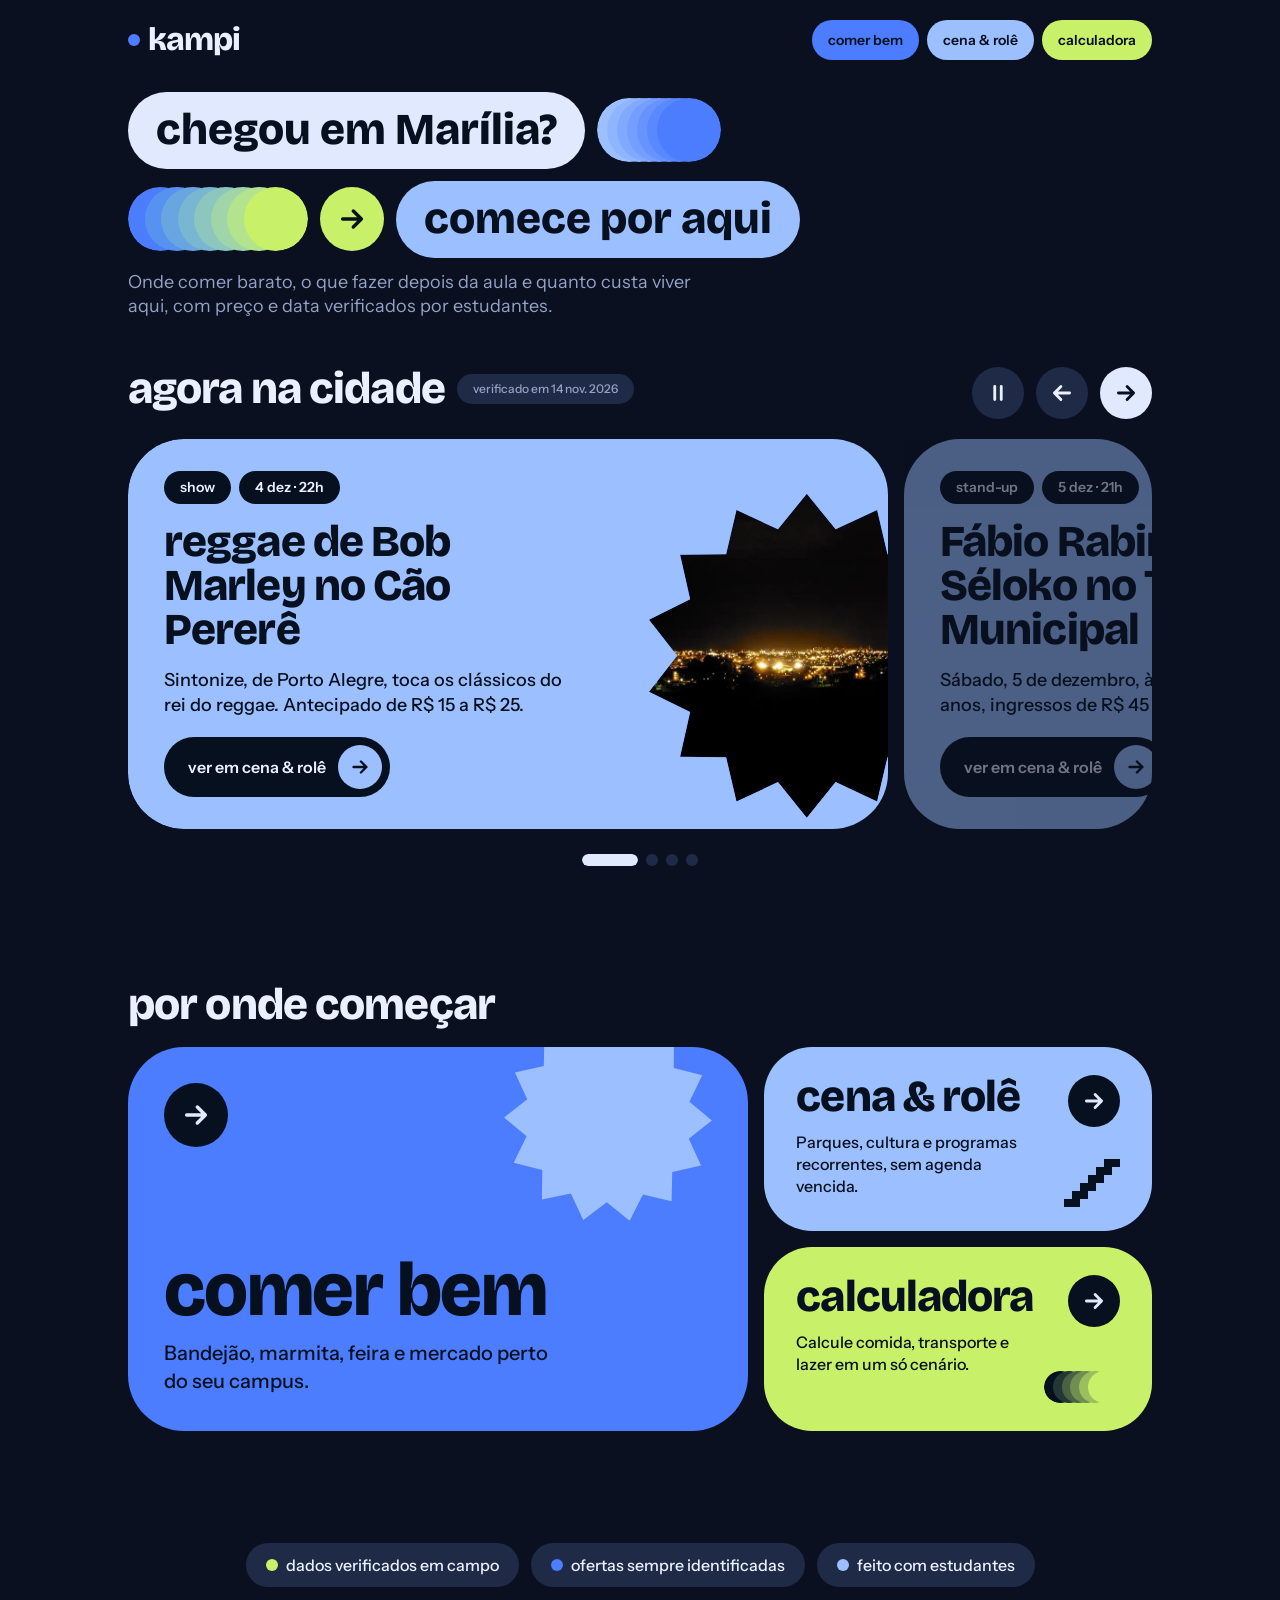
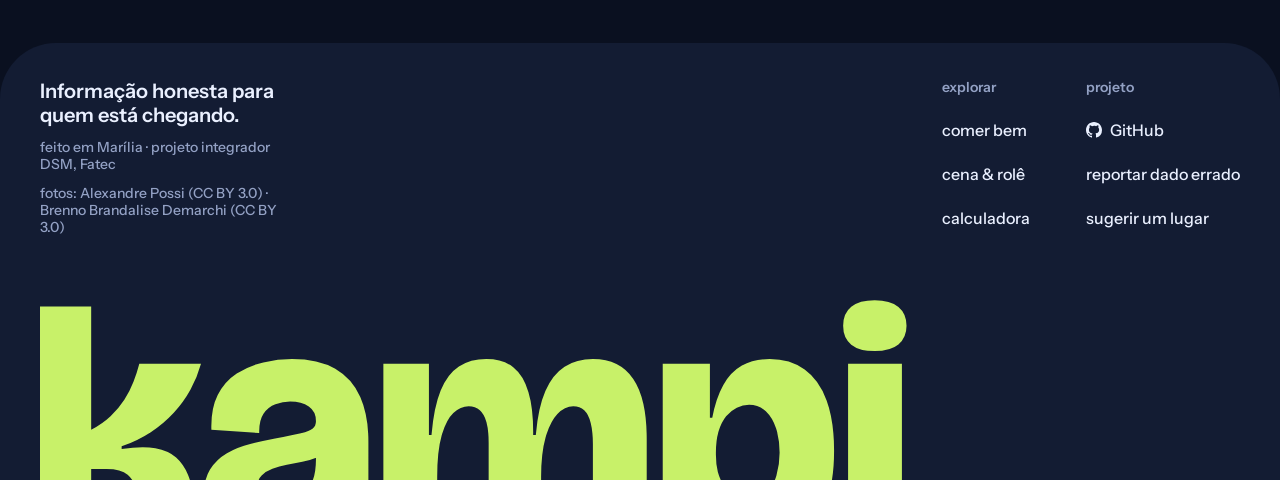
==== commit ed809679: "feat(dados): liga banner da home e comer bem aos dados reais de /dados Os slides e cards eram texto " ====
--- a/index.html
+++ b/index.html
@@ -9,7 +9,9 @@
     <link rel="stylesheet" href="global.css">
     <link rel="stylesheet" href="components.css">
     <link rel="stylesheet" href="index.css">
+    <link rel="stylesheet" href="dados.css">
     <script src="menu.js" defer></script>
+    <script src="dados.js" defer></script>
     <script src="index.js" defer></script>
 </head>
 
--- a/components.css
+++ b/components.css
@@ -1081,9 +1081,11 @@
     padding: 0 var(--gutter) var(--section-gap);
 }
 
+/* Duas colunas fixas (Figma desktop e tablet): um card sozinho fica com
+   meia largura em vez de esticar; uma coluna no celular (seção 9) */
 .results__grid {
     display: grid;
-    grid-template-columns: repeat(auto-fit, minmax(min(300px, 100%), 1fr));
+    grid-template-columns: repeat(2, minmax(0, 1fr));
     gap: var(--space-4);
 }
 
@@ -1391,6 +1393,10 @@
         border-radius: var(--radius-lg);
     }
 
+    .results__grid {
+        grid-template-columns: 1fr;
+    }
+
     .card,
     .feature {
         padding: var(--card-pad);
--- a/index.css
+++ b/index.css
@@ -203,8 +203,11 @@
     flex: none;
     flex-direction: column;
     justify-content: space-between;
+    gap: var(--space-5);
     width: var(--slide-width);
-    height: var(--slide-height);
+    /* mínima, não fixa: título longo cresce o slide em vez de jogar o
+       botão por cima do texto (os slides da fila esticam juntos) */
+    min-height: var(--slide-height);
     padding: var(--slide-pad-y) var(--slide-pad-x);
     overflow: hidden;
     border-radius: var(--radius-2xl);
@@ -566,9 +569,20 @@
         display: none;
     }
 
-    .banner__title .tag,
     .banner__controls .round-btn--prev {
         display: none;
+    }
+
+    /* Sem espaço para a etiqueta no mobile, mas o aviso de dado de exemplo
+       continua para o leitor de tela (mesmas regras do .sr-only) */
+    .banner__title .tag {
+        position: absolute;
+        width: 1px;
+        height: 1px;
+        padding: 0;
+        overflow: hidden;
+        clip-path: inset(50%);
+        white-space: nowrap;
     }
 
     .slide {
--- a/dados.css
+++ b/dados.css
@@ -0,0 +1,130 @@
+/**
+ * Kampi · dados.css
+ * Estilos só do que o dados.js acrescenta: foto no burst do slide, pill de
+ * data, créditos das fotos no rodapé, foto do card e post do Instagram.
+ * Só tokens de global.css (regra do CI).
+ */
+
+/* ---------- banner da home ---------- */
+
+/* Rótulo + data lado a lado */
+.slide__tags {
+    display: flex;
+    flex-wrap: wrap;
+    gap: var(--space-2);
+}
+
+/* Foto recortada no formato do burst (Figma: slide "promoção de comida"),
+   preenchendo a forma inteira, sem borda */
+.slide--photo>.burst {
+    --burst-size: var(--burst-lg);
+    --burst-rotate: 0deg;
+    inset-inline-start: 68%;
+    inset-block-start: 14%;
+}
+
+/* Foto não gira no hover: o burst com foto fica parado */
+.slide--photo:hover>.burst {
+    rotate: var(--burst-rotate);
+}
+
+.slide__media {
+    position: absolute;
+    inset: 0;
+    width: 100%;
+    height: 100%;
+    object-fit: cover;
+    clip-path: var(--star-14);
+}
+
+/* Texto não passa por baixo da foto (o burst começa em 68%) */
+.slide--photo .slide__body {
+    max-width: 60%;
+}
+
+/* Tablet e celular: slide estreito, a foto atrapalharia a leitura.
+   O burst volta a ser liso (e a foto sai dos créditos do rodapé). */
+@media (max-width: 1079px) {
+    .slide__media {
+        display: none;
+    }
+
+    .slide--photo .slide__body {
+        max-width: calc(100% * 2 / 3);
+    }
+}
+
+@media (max-width: 767px) {
+    .slide--photo .slide__body {
+        max-width: none;
+    }
+}
+
+/* ---------- cards das listagens ---------- */
+
+/* O burst (250px) é absoluto: o conteúdo do destaque precisa deixar a
+   coluna dele livre, senão endereço e etiquetas entram por baixo do selo.
+   Categoria/verificado (topo) e rodapé seguem na largura toda, como no Figma. */
+.feature {
+    --burst-reserve: calc(250px + var(--space-12) + var(--space-6));
+    min-height: calc(var(--space-9) + 250px + var(--space-12) * 2);
+}
+
+.feature> :is(.card__title, .card__desc, .meta, .chips, .card__social) {
+    max-width: min(var(--card-text-max), 100% - var(--burst-reserve));
+}
+
+@media (max-width: 1079px) {
+    .feature {
+        --burst-reserve: calc(250px + var(--space-6) + var(--space-4));
+    }
+}
+
+/* Celular: burst some, conteúdo volta à largura toda */
+@media (max-width: 767px) {
+    .feature {
+        min-height: 0;
+    }
+
+    .feature> :is(.card__title, .card__desc, .meta, .chips, .card__social) {
+        max-width: none;
+    }
+}
+
+/* Foto do card comum (opcional; o destaque não tem) */
+.card__media {
+    display: block;
+    width: 100%;
+    aspect-ratio: 16 / 9;
+    object-fit: cover;
+    border-radius: var(--radius-sm);
+}
+
+/* Botão ou link do Instagram dentro do card */
+.card__social {
+    display: flex;
+}
+
+.social-btn {
+    text-decoration: none;
+}
+
+/* Post incorporado ocupa a largura do card */
+.embed-ig {
+    width: 100%;
+    border-radius: var(--radius-sm);
+}
+
+.embed-ig .instagram-media {
+    min-width: 0;
+    max-width: 100%;
+    margin: 0;
+}
+
+/* ---------- créditos das fotos (rodapé) ---------- */
+
+/* Linha extra em .footer__brand, mesmo estilo de .footer__credit
+   ("feito em Marília"): fica na coluna da marca, discreta */
+.footer__photos a {
+    color: inherit;
+}
